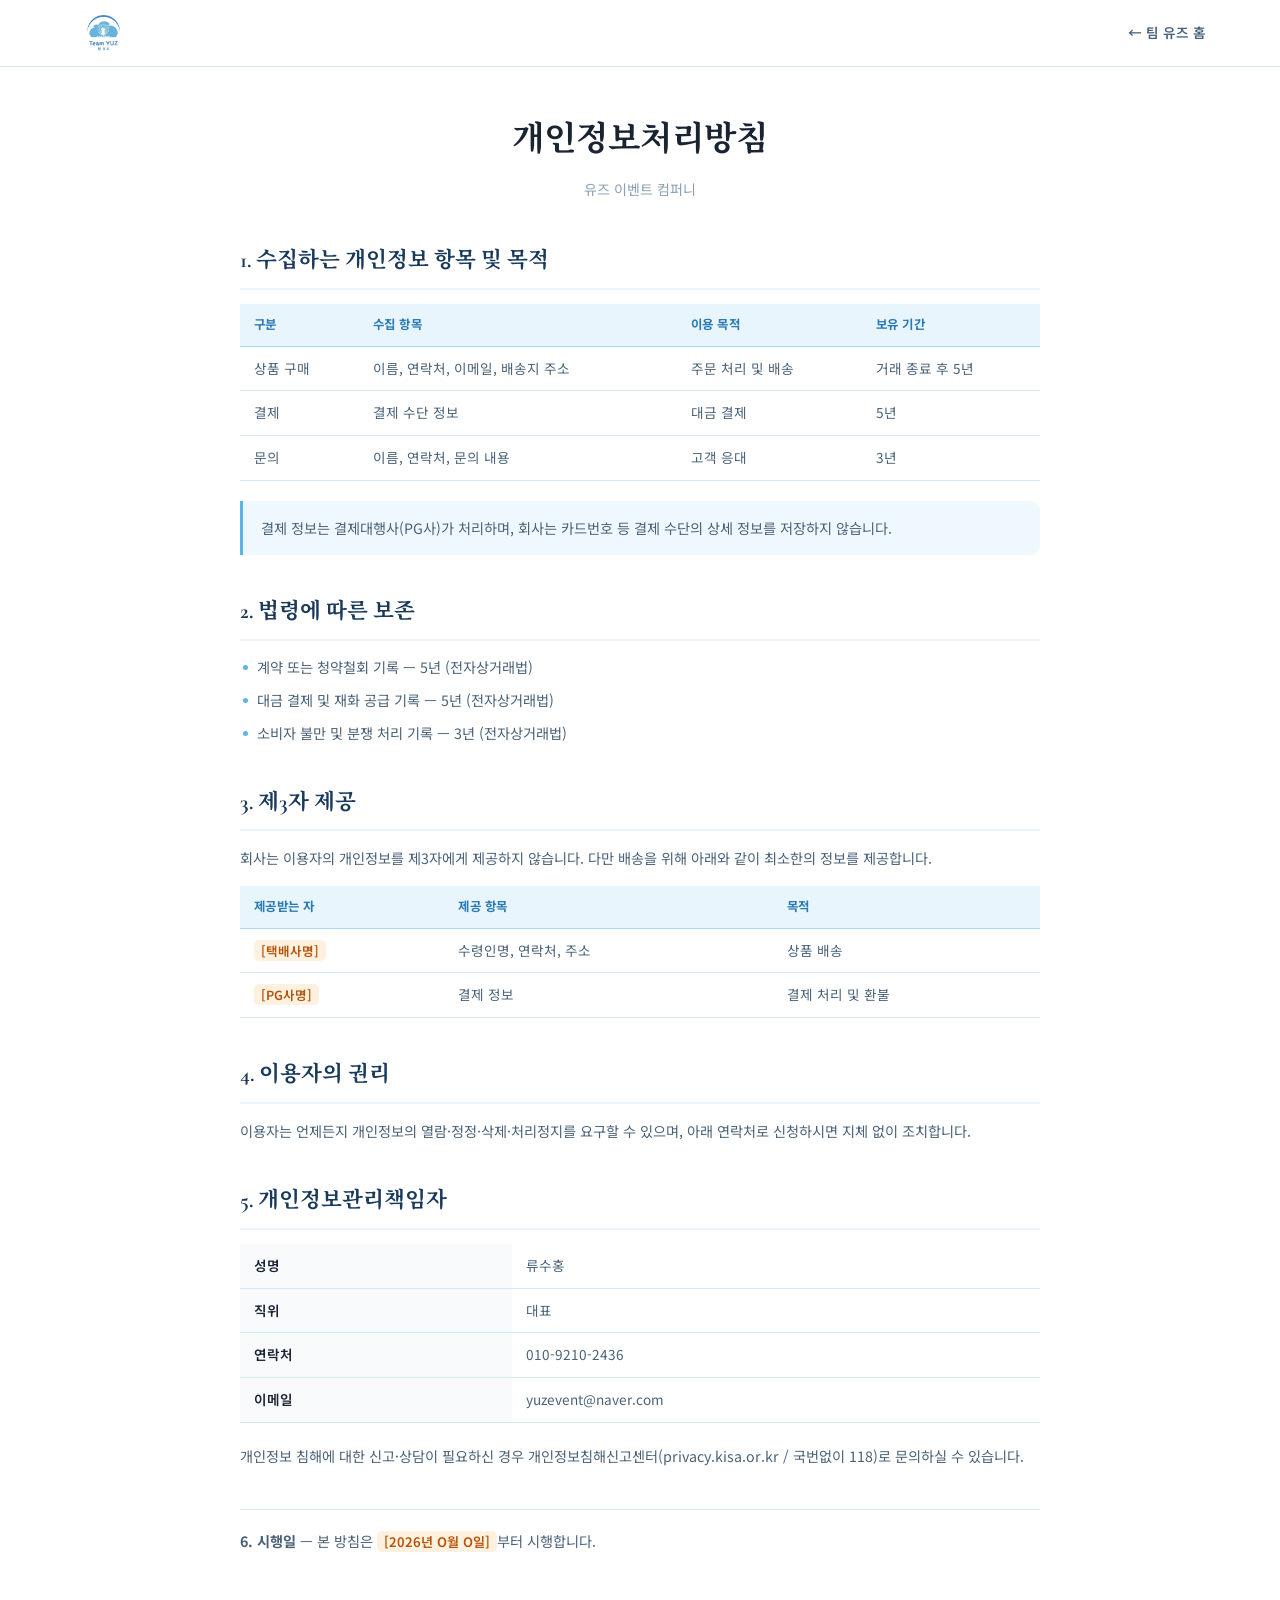
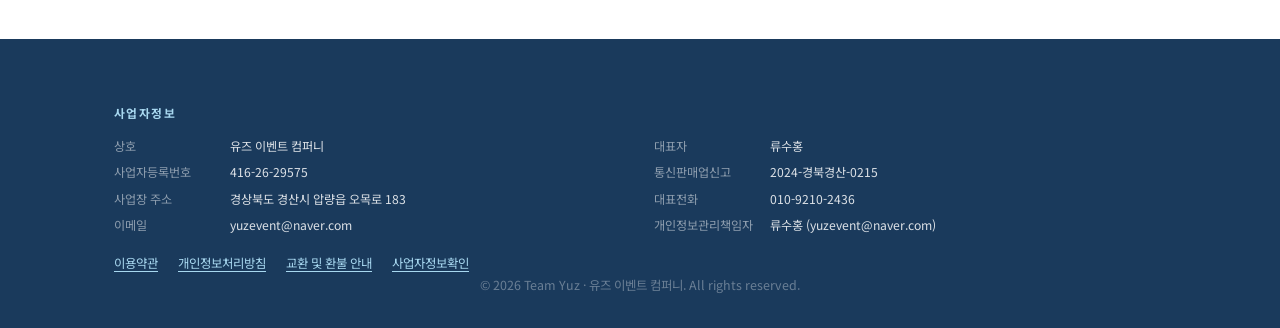
==== privacy/index.html @ 8fd97e11 "feat: 굿즈 예약 판매 + PG 심사 요건 페이지 구축 - 굿즈샵(#shop) 재작성: 예약 마감 카운트다운 / 대표 상품(로고 티셔츠 39,000원)   / 다음 굿즈 예고." ====
<!DOCTYPE html>
<html lang="ko">
<head>
  <meta charset="UTF-8" />
  <meta name="viewport" content="width=device-width, initial-scale=1.0" />
  <title>개인정보처리방침 | 팀 유즈</title>
  <meta name="description" content="유즈 이벤트 컴퍼니가 운영하는 teamyuz.com의 개인정보처리방침입니다." />
  <link rel="canonical" href="https://teamyuz.com/privacy/" />
  <meta name="robots" content="index, follow" />

  <link rel="preconnect" href="https://fonts.googleapis.com" />
  <link rel="preconnect" href="https://fonts.gstatic.com" crossorigin />
  <link href="https://fonts.googleapis.com/css2?family=Noto+Serif+KR:wght@400;600;700&family=Noto+Sans+KR:wght@300;400;500;700&family=Cormorant+Garamond:ital,wght@0,400;0,600;1,400&display=swap" rel="stylesheet" />
  <link rel="stylesheet" href="../style.css" />
</head>
<body>

<nav class="sub-nav">
  <div class="sub-nav-inner">
    <a href="../index.html" class="sub-nav-logo">
      <img src="../images/logo-new.jpg" alt="Team YUZ 팀 유즈" />
    </a>
    <a href="../index.html" class="sub-nav-home">← 팀 유즈 홈</a>
  </div>
</nav>

<main class="sub-main">
  <div class="container">
    <div class="policy-head">
      <h1>개인정보처리방침</h1>
      <p>유즈 이벤트 컴퍼니</p>
    </div>

    <div class="policy-body">

      <h2>1. 수집하는 개인정보 항목 및 목적</h2>
      <div class="doc-table-wrap">
        <table class="doc-table">
          <thead>
            <tr><th>구분</th><th>수집 항목</th><th>이용 목적</th><th>보유 기간</th></tr>
          </thead>
          <tbody>
            <tr><td>상품 구매</td><td>이름, 연락처, 이메일, 배송지 주소</td><td>주문 처리 및 배송</td><td>거래 종료 후 5년</td></tr>
            <tr><td>결제</td><td>결제 수단 정보</td><td>대금 결제</td><td>5년</td></tr>
            <tr><td>문의</td><td>이름, 연락처, 문의 내용</td><td>고객 응대</td><td>3년</td></tr>
          </tbody>
        </table>
      </div>
      <p class="policy-note">결제 정보는 결제대행사(PG사)가 처리하며, 회사는 카드번호 등 결제 수단의 상세 정보를 저장하지 않습니다.</p>

      <h2>2. 법령에 따른 보존</h2>
      <ul>
        <li>계약 또는 청약철회 기록 — 5년 (전자상거래법)</li>
        <li>대금 결제 및 재화 공급 기록 — 5년 (전자상거래법)</li>
        <li>소비자 불만 및 분쟁 처리 기록 — 3년 (전자상거래법)</li>
      </ul>

      <h2>3. 제3자 제공</h2>
      <p>회사는 이용자의 개인정보를 제3자에게 제공하지 않습니다. 다만 배송을 위해 아래와 같이 최소한의 정보를 제공합니다.</p>
      <div class="doc-table-wrap">
        <table class="doc-table">
          <thead>
            <tr><th>제공받는 자</th><th>제공 항목</th><th>목적</th></tr>
          </thead>
          <tbody>
            <tr><td><span class="fill">[택배사명]</span></td><td>수령인명, 연락처, 주소</td><td>상품 배송</td></tr>
            <tr><td><span class="fill">[PG사명]</span></td><td>결제 정보</td><td>결제 처리 및 환불</td></tr>
          </tbody>
        </table>
      </div>

      <h2>4. 이용자의 권리</h2>
      <p>이용자는 언제든지 개인정보의 열람·정정·삭제·처리정지를 요구할 수 있으며, 아래 연락처로 신청하시면 지체 없이 조치합니다.</p>

      <h2>5. 개인정보관리책임자</h2>
      <div class="doc-table-wrap">
        <table class="doc-table">
          <tbody>
            <tr><th>성명</th><td>류수홍</td></tr>
            <tr><th>직위</th><td>대표</td></tr>
            <tr><th>연락처</th><td><a href="tel:010-9210-2436">010-9210-2436</a></td></tr>
            <tr><th>이메일</th><td><a href="mailto:yuzevent@naver.com">yuzevent@naver.com</a></td></tr>
          </tbody>
        </table>
      </div>
      <p>개인정보 침해에 대한 신고·상담이 필요하신 경우 개인정보침해신고센터(<a href="https://privacy.kisa.or.kr" target="_blank" rel="noopener">privacy.kisa.or.kr</a> / 국번없이 118)로 문의하실 수 있습니다.</p>

      <p class="policy-date"><strong>6. 시행일</strong> — 본 방침은 <span class="fill">[2026년 O월 O일]</span>부터 시행합니다.</p>

    </div>
  </div>
</main>

<footer id="footer">
  <div class="container">
    <div class="biz-info" style="border-top:none;margin-top:0;padding-top:0">
      <h4>사업자정보</h4>
      <dl class="biz-grid">
        <div><dt>상호</dt><dd>유즈 이벤트 컴퍼니</dd></div>
        <div><dt>대표자</dt><dd>류수홍</dd></div>
        <div><dt>사업자등록번호</dt><dd>416-26-29575</dd></div>
        <div><dt>통신판매업신고</dt><dd>2024-경북경산-0215</dd></div>
        <div><dt>사업장 주소</dt><dd>경상북도 경산시 압량읍 오목로 183</dd></div>
        <div><dt>대표전화</dt><dd><a href="tel:010-9210-2436">010-9210-2436</a></dd></div>
        <div><dt>이메일</dt><dd><a href="mailto:yuzevent@naver.com">yuzevent@naver.com</a></dd></div>
        <div><dt>개인정보관리책임자</dt><dd>류수홍 (yuzevent@naver.com)</dd></div>
      </dl>
      <div class="biz-links">
        <a href="../terms/">이용약관</a>
        <a href="../privacy/">개인정보처리방침</a>
        <a href="../refund/">교환 및 환불 안내</a>
        <a href="https://www.ftc.go.kr/bizCommPop.do?wrkr_no=4162629575" target="_blank" rel="noopener">사업자정보확인</a>
      </div>
    </div>
    <div class="footer-bottom">
      <p>© 2026 Team Yuz · 유즈 이벤트 컴퍼니. All rights reserved.</p>
    </div>
  </div>
</footer>

</body>
</html>
---- style.css ----
/* ===== RESET & BASE ===== */
*, *::before, *::after { box-sizing: border-box; margin: 0; padding: 0; }

:root {
  --sky:       #5BB5E8;
  --sky-light: #A8D8F0;
  --sky-pale:  #E8F5FD;
  --sky-bg:    #F0F8FF;
  --sky-dark:  #2A7AB5;
  --navy:      #1A3A5C;
  --white:     #FFFFFF;
  --off-white: #F8FAFC;
  --text-dark: #1A2332;
  --text-mid:  #4A6278;
  --text-light:#8AA0B4;
  --border:    #D4E8F5;
  --card-bg:   #FFFFFF;
  --font-serif: 'Cormorant Garamond', 'Noto Serif KR', serif;
  --font-sans:  'Noto Sans KR', sans-serif;
}

html {
  scroll-behavior: smooth;
  overflow-x: hidden;
  max-width: 100%;
}

body {
  background: var(--white);
  color: var(--text-dark);
  font-family: var(--font-sans);
  font-size: 16px;
  line-height: 1.7;
  overflow-x: hidden;
  max-width: 100%;
}

a { color: inherit; text-decoration: none; transition: color .2s; }
a:hover { color: var(--sky-dark); }

img { display: block; max-width: 100%; }

.container {
  max-width: 1100px;
  margin: 0 auto;
  padding: 0 24px;
}

/* ===== NAV ===== */
#nav {
  position: fixed; top: 0; left: 0; right: 0; z-index: 1000;
  background: rgba(255,255,255,.92);
  backdrop-filter: blur(16px);
  border-bottom: 1px solid var(--border);
  transition: box-shadow .3s;
}
#nav.scrolled { box-shadow: 0 2px 20px rgba(91,181,232,.12); }

.nav-inner {
  max-width: 1100px; margin: 0 auto; padding: 0 24px;
  height: 68px; display: flex; align-items: center; justify-content: space-between;
}
.nav-logo { display: flex; align-items: center; }
.nav-logo-img {
  height: 44px; width: auto; object-fit: contain;
  mix-blend-mode: multiply;
}

.nav-links {
  display: flex; align-items: center; gap: 28px; list-style: none;
  position: fixed; top: 0; right: 24px; height: 68px; z-index: 1001;
}
.nm-icon { display: none; }
.nm-cta-wrap { display: contents; }
.nav-links a {
  font-size: .84rem; letter-spacing: .06em; color: var(--text-mid);
  transition: color .2s; font-weight: 500;
}
.nav-links a:hover { color: var(--sky); }
.nav-cta {
  padding: 8px 22px !important;
  background: var(--sky) !important;
  color: var(--white) !important;
  border-radius: 24px !important;
  font-weight: 600 !important;
  transition: background .2s, transform .2s !important;
}
.nav-cta:hover {
  background: var(--sky-dark) !important;
  color: var(--white) !important;
  transform: translateY(-1px);
}

.nav-toggle {
  display: none; flex-direction: column; gap: 5px;
  background: none; border: none; cursor: pointer; padding: 4px;
}
.nav-toggle span {
  display: block; width: 24px; height: 2px;
  background: var(--text-dark); transition: .3s; border-radius: 2px;
}

/* ===== BUTTONS ===== */
.btn {
  display: inline-flex; align-items: center; justify-content: center;
  padding: 14px 32px; font-size: .9rem; letter-spacing: .08em;
  border-radius: 32px; transition: .25s; cursor: pointer;
  font-family: var(--font-sans); font-weight: 600; border: none;
}
.btn-primary {
  background: var(--sky); color: var(--white);
  box-shadow: 0 4px 20px rgba(91,181,232,.35);
}
.btn-primary:hover {
  background: var(--sky-dark); color: var(--white);
  box-shadow: 0 6px 24px rgba(91,181,232,.45);
  transform: translateY(-2px);
}
.btn-ghost {
  background: rgba(255,255,255,.15);
  border: 2px solid rgba(255,255,255,.8);
  color: var(--white);
  backdrop-filter: blur(4px);
}
.btn-ghost:hover {
  background: rgba(255,255,255,.25);
  color: var(--white);
  transform: translateY(-2px);
}
.btn-sky {
  background: var(--white); color: var(--sky-dark);
  font-weight: 700; padding: 12px 28px;
}
.btn-sky:hover { background: var(--sky-pale); color: var(--sky-dark); }
.btn-full { width: 100%; border-radius: 12px; }

/* ===== HERO ===== */
#hero {
  min-height: 100vh;
  display: flex; align-items: center; justify-content: center;
  position: relative; overflow: hidden; text-align: center;
}
.hero-bg-gradient {
  position: absolute; inset: 0; z-index: 0;
  background: linear-gradient(135deg, #1A3A5C 0%, #2A6A9A 40%, #5BB5E8 100%);
  overflow: hidden;
}
.hero-bg-img {
  position: absolute; inset: 0; width: 100%; height: 100%;
  object-fit: cover; object-position: center 38%;
  opacity: .45;
  mix-blend-mode: luminosity;
}
.hero-content {
  position: relative; z-index: 1;
  max-width: 760px; padding: 120px 24px 80px;
}
.hero-sub {
  font-size: .68rem; letter-spacing: .4em; color: var(--sky-light);
  margin-bottom: 24px; font-weight: 500;
  min-height: 1.2em;
  display: block;
}
.hero-title {
  font-family: var(--font-serif);
  font-size: clamp(3.5rem, 11vw, 7.5rem);
  font-weight: 400; line-height: 1; letter-spacing: .06em;
  color: var(--white); margin-bottom: 24px;
}
.hero-title em { font-style: italic; color: var(--sky-light); }
.hero-tagline {
  font-size: clamp(.95rem, 2vw, 1.1rem);
  color: rgba(255,255,255,.85); line-height: 1.9; margin-bottom: 36px;
}
.hero-badges {
  display: flex; flex-wrap: wrap; gap: 10px; justify-content: center;
  margin-bottom: 44px;
}
.hero-badges span {
  font-size: .72rem; letter-spacing: .08em;
  border: 1px solid rgba(168,216,240,.5);
  color: var(--sky-light); padding: 6px 16px; border-radius: 20px;
  background: rgba(91,181,232,.12);
  backdrop-filter: blur(4px);
}
.hero-btns { display: flex; gap: 16px; justify-content: center; flex-wrap: wrap; }

.hero-scroll {
  position: absolute; bottom: 40px; left: 50%; transform: translateX(-50%);
  z-index: 1;
}
.hero-scroll span {
  display: block; width: 1px; height: 56px;
  background: linear-gradient(to bottom, transparent, rgba(168,216,240,.8));
  animation: scrollLine 2s ease-in-out infinite;
}
@keyframes scrollLine {
  0%   { transform: scaleY(0); transform-origin: top; }
  50%  { transform: scaleY(1); transform-origin: top; }
  51%  { transform: scaleY(1); transform-origin: bottom; }
  100% { transform: scaleY(0); transform-origin: bottom; }
}

/* ===== SECTIONS COMMON ===== */
section { padding: 96px 0; }
section:nth-child(odd) { background: var(--white); }
section:nth-child(even) { background: var(--sky-bg); }

.section-label {
  font-size: .67rem; letter-spacing: .38em; color: var(--sky);
  margin-bottom: 14px; font-weight: 600;
}
.section-title {
  font-family: var(--font-serif);
  font-size: clamp(2rem, 5vw, 2.8rem);
  font-weight: 600; line-height: 1.25; margin-bottom: 48px;
  color: var(--navy);
}
.section-desc {
  color: var(--text-mid); margin-top: -32px; margin-bottom: 48px;
  line-height: 1.9; font-size: .975rem;
}

/* ===== ABOUT ===== */
#about { background: var(--white); }

.about-layout {
  display: grid;
  grid-template-columns: 1fr 1fr;
  gap: 56px;
  align-items: center;
  margin-bottom: 56px;
}
.about-photo-wrap { border-radius: 16px; overflow: hidden; box-shadow: 0 12px 40px rgba(42,122,181,.18); }
.about-photo { width: 100%; height: 420px; object-fit: cover; object-position: center; display: block; }

.about-text-block {
  max-width: 720px;
}
.about-text-block p {
  color: var(--text-mid); margin-bottom: 20px; font-size: 1.05rem; line-height: 1.9;
}
.about-em {
  font-family: var(--font-serif); font-size: 1.2rem !important;
  color: var(--navy) !important; font-weight: 600; line-height: 1.7 !important;
}

.story-stats {
  display: grid; grid-template-columns: repeat(4, 1fr); gap: 16px;
  margin-bottom: 56px;
}
.stat {
  background: var(--sky-pale); border: 1px solid var(--border);
  border-radius: 16px; padding: 28px 20px;
  display: flex; flex-direction: column; align-items: center; text-align: center;
  transition: transform .3s, box-shadow .3s;
}
.stat:hover {
  transform: translateY(-4px);
  box-shadow: 0 8px 32px rgba(91,181,232,.2);
}
.stat-num {
  font-family: var(--font-serif); font-size: 2.8rem; font-weight: 600;
  color: var(--sky); line-height: 1;
}
.stat-label { font-size: .8rem; color: var(--text-mid); margin-top: 8px; font-weight: 500; }

.identity-grid {
  display: grid; grid-template-columns: repeat(4, 1fr); gap: 16px;
}
.id-card {
  background: var(--white); padding: 28px 22px;
  border: 1px solid var(--border); border-radius: 16px;
  transition: transform .3s, box-shadow .3s, border-color .3s;
}
.id-card:hover {
  transform: translateY(-4px);
  border-color: var(--sky);
  box-shadow: 0 8px 32px rgba(91,181,232,.18);
}
.id-icon { font-size: 1.8rem; margin-bottom: 14px; }
.id-card h3 { font-size: 1rem; font-weight: 700; margin-bottom: 10px; color: var(--navy); }
.id-card p { font-size: .855rem; color: var(--text-mid); line-height: 1.7; }

/* ===== CREDENTIALS ===== */
#credentials { background: var(--sky-bg); }

.featured-grid {
  display: grid; grid-template-columns: repeat(4, 1fr); gap: 16px;
  margin-bottom: 48px;
}
.featured-card {
  padding: 32px 24px; position: relative; overflow: hidden;
  border: 1px solid var(--border); border-radius: 16px;
  background: var(--white);
  transition: transform .3s, box-shadow .3s, border-color .3s;
}
.featured-card:hover {
  transform: translateY(-6px);
  border-color: var(--sky);
  box-shadow: 0 12px 40px rgba(91,181,232,.2);
}
.fc-tag {
  font-size: .67rem; letter-spacing: .12em; color: var(--sky);
  margin-bottom: 12px; font-weight: 600;
}
.featured-card h3 {
  font-family: var(--font-serif); font-size: 1.3rem;
  margin-bottom: 10px; color: var(--navy); line-height: 1.3;
}
.featured-card h3 span { font-size: 1rem; }
.featured-card p { font-size: .87rem; color: var(--text-mid); line-height: 1.7; }
.featured-card::before {
  content: ''; position: absolute; top: 0; left: 0; right: 0; height: 4px;
  background: linear-gradient(90deg, var(--sky), var(--sky-light));
  border-radius: 16px 16px 0 0;
}

.perf-table-wrap {
  overflow-x: auto;
  border-radius: 16px;
  border: 1px solid var(--border);
  background: var(--white);
}
.perf-table { width: 100%; border-collapse: collapse; font-size: .875rem; }
.perf-table th {
  text-align: left; padding: 14px 18px;
  font-size: .69rem; letter-spacing: .14em; color: var(--sky-dark);
  background: var(--sky-pale); font-weight: 700;
}
.perf-table th:first-child { border-radius: 16px 0 0 0; }
.perf-table th:last-child  { border-radius: 0 16px 0 0; }
.perf-table td {
  padding: 14px 18px;
  border-bottom: 1px solid var(--border);
  color: var(--text-mid);
}
.perf-table td:first-child { color: var(--text-light); white-space: nowrap; font-size: .82rem; }
.perf-table td:nth-child(2) { color: var(--text-dark); font-weight: 600; }
.perf-table tbody tr:last-child td { border-bottom: none; }
.perf-table tbody tr:hover td { background: var(--sky-pale); }
.perf-new td { background: rgba(91,181,232,.06) !important; }
.perf-upcoming td { background: rgba(255,193,7,.06) !important; }
.perf-upcoming td:nth-child(2) { color: var(--sky-dark) !important; }
.perf-upcoming td:first-child::before { content: '예정 '; font-size: .68rem; color: var(--sky); font-weight: 700; }
.year-header td {
  background: var(--navy) !important; color: rgba(255,255,255,.8) !important;
  font-size: .7rem; letter-spacing: .2em; font-weight: 700;
  padding: 8px 18px !important; border-bottom: none !important;
}

/* ===== MEMBERS ===== */
#members { background: var(--white); }

.members-grid {
  display: grid; grid-template-columns: repeat(3, 1fr); gap: 20px;
  margin-bottom: 20px;
}
.member-card {
  background: var(--white); border: 1px solid var(--border);
  border-radius: 20px; overflow: hidden;
  transition: transform .3s, box-shadow .3s, border-color .3s;
}
.member-card:hover {
  transform: translateY(-6px);
  border-color: var(--sky-light);
  box-shadow: 0 12px 40px rgba(91,181,232,.18);
}
.featured-member { border-color: var(--sky); }
.featured-member .member-photo img {
  object-position: top center;
}
.member-photo { height: 260px; overflow: hidden; background: var(--sky-pale); }
.member-photo img { width: 100%; height: 100%; object-fit: contain; object-position: top center; }
.member-photo.placeholder {
  display: flex; align-items: center; justify-content: center;
}
.member-initial { font-size: 2.5rem; opacity: .25; }
.member-info { padding: 20px 22px 28px; }
.member-role-tag {
  display: inline-block; font-size: .67rem; letter-spacing: .1em;
  padding: 3px 12px; margin-bottom: 10px; border-radius: 20px; font-weight: 600;
}
.member-role-tag.vocal     { background: var(--sky-pale); color: var(--sky-dark); }
.member-role-tag.musical   { background: #EDF0FD; color: #3B5BDB; }
.member-role-tag.crossover { background: #F3E8FD; color: #7C3AED; }
.member-name {
  font-family: var(--font-serif); font-size: 1.3rem;
  margin-bottom: 4px; color: var(--navy);
}
.member-role { font-size: .78rem; color: var(--text-light); margin-bottom: 12px; }
.member-career {
  list-style: none; display: flex; flex-direction: column; gap: 6px;
}
.member-career li {
  font-size: .8rem; color: var(--text-mid);
  padding-left: 14px; position: relative; line-height: 1.5;
}
.member-career li::before {
  content: '—'; position: absolute; left: 0; color: var(--sky); font-size: .75rem;
}
.member-coming { font-size: .85rem; color: var(--text-mid); font-style: italic; }
.members-note {
  font-size: .8rem; color: var(--text-light); text-align: center;
  border: 1px dashed var(--border); padding: 14px; border-radius: 12px;
  background: var(--sky-pale);
}

/* ===== PROGRAMS ===== */
#programs { background: var(--sky-bg); }

.programs-grid {
  display: grid; grid-template-columns: repeat(2, 1fr); gap: 20px;
}
.program-card {
  background: var(--white); border: 1px solid var(--border);
  border-radius: 20px; padding: 36px 32px;
  transition: transform .3s, box-shadow .3s, border-color .3s;
  position: relative; overflow: hidden;
}
.program-card:hover {
  transform: translateY(-4px);
  border-color: var(--sky);
  box-shadow: 0 10px 40px rgba(91,181,232,.18);
}
.prog-icon { font-size: 2rem; margin-bottom: 8px; }
.prog-number {
  font-family: var(--font-serif); font-size: 2.5rem; font-weight: 600;
  color: var(--border); line-height: 1; margin-bottom: 16px;
  position: absolute; top: 28px; right: 28px;
}
.program-card h3 {
  font-size: 1.1rem; font-weight: 700;
  margin-bottom: 12px; color: var(--navy); padding-right: 48px;
}
.program-card p {
  font-size: .875rem; color: var(--text-mid); line-height: 1.7; margin-bottom: 18px;
}
.program-card ul { list-style: none; }
.program-card li {
  font-size: .83rem; color: var(--text-mid);
  padding: 7px 0; border-bottom: 1px solid var(--border);
  display: flex; align-items: center; gap: 10px;
}
.program-card li:last-child { border-bottom: none; }
.program-card li::before { content: '·'; color: var(--sky); font-size: 1.2rem; }

/* ===== REPERTOIRE ===== */
#repertoire { background: var(--white); }

.rep-count {
  font-family: var(--font-sans); font-size: 1.1rem;
  color: var(--sky); font-weight: 700;
  background: var(--sky-pale); padding: 3px 14px; border-radius: 20px;
  vertical-align: middle;
}
.rep-filters {
  display: flex; flex-wrap: wrap; gap: 10px; margin-bottom: 36px;
}
.rep-filter {
  padding: 7px 20px; border-radius: 24px;
  font-size: .8rem; letter-spacing: .06em; cursor: pointer;
  background: var(--white); border: 1.5px solid var(--border);
  color: var(--text-mid); transition: .2s; font-family: var(--font-sans); font-weight: 500;
}
.rep-filter:hover { border-color: var(--sky); color: var(--sky); }
.rep-filter.active {
  background: var(--sky); border-color: var(--sky);
  color: var(--white); font-weight: 700;
}
.rep-grid {
  display: grid; grid-template-columns: repeat(auto-fill, minmax(230px, 1fr)); gap: 12px;
}
.rep-item {
  background: var(--white); border: 1px solid var(--border);
  border-radius: 14px; padding: 16px 18px;
  transition: border-color .2s, transform .2s, box-shadow .2s;
  display: flex; flex-direction: column; gap: 5px;
}
.rep-item:hover {
  border-color: var(--sky-light); transform: translateY(-2px);
  box-shadow: 0 6px 20px rgba(91,181,232,.12);
}
.rep-num { font-size: .68rem; color: var(--text-light); }
.rep-title { font-size: .93rem; font-weight: 600; color: var(--text-dark); }
.rep-source { font-size: .77rem; color: var(--text-light); }
.rep-genre {
  display: inline-block; font-size: .65rem; letter-spacing: .06em;
  padding: 2px 10px; border-radius: 12px; margin-top: 4px; width: fit-content; font-weight: 600;
}
.rep-genre.뮤지컬 { background: #EDF0FD; color: #3B5BDB; }
.rep-genre.디즈니  { background: #E3F2FD; color: #1565C0; }
.rep-genre.팝      { background: #FCE4EC; color: #C2185B; }
.rep-genre.가요    { background: #E8F5E9; color: #2E7D32; }
.rep-genre.트로트  { background: #FFF3E0; color: #E65100; }
.rep-genre.팝페라  { background: var(--sky-pale); color: var(--sky-dark); }
.rep-genre.민요    { background: #E0F2F1; color: #00695C; }
.rep-genre.캐롤    { background: #FFEBEE; color: #B71C1C; }

.rep-tags { display: flex; flex-wrap: wrap; gap: 5px; align-items: center; }
.rep-wedding {
  display: inline-block; font-size: .65rem; letter-spacing: .06em;
  padding: 2px 10px; border-radius: 12px; margin-top: 4px; width: fit-content; font-weight: 600;
  background: #FDF0F5; color: #C2477E;
}
.rep-filter-wedding.active { background: #C2477E; border-color: #C2477E; }
.rep-filter-wedding:hover { border-color: #C2477E; color: #C2477E; }

/* ===== SCHEDULE ===== */
#schedule { background: var(--sky-bg); }

.schedule-wrap { display: flex; flex-direction: column; gap: 16px; }

.schedule-ongoing {
  display: flex; align-items: center; gap: 20px;
  background: var(--sky); color: var(--white);
  border-radius: 16px; padding: 24px 28px;
}
.sched-badge {
  font-size: .68rem; letter-spacing: .15em; font-weight: 700;
  padding: 5px 14px; border-radius: 20px; white-space: nowrap;
}
.sched-badge.ongoing { background: rgba(255,255,255,.25); border: 1px solid rgba(255,255,255,.4); }
.sched-badge.upcoming { background: var(--sky-pale); color: var(--sky-dark); }
.sched-badge.past { background: var(--border); color: var(--text-light); }
.sched-info h4 { font-size: 1rem; font-weight: 700; margin-bottom: 4px; }
.sched-info p { font-size: .9rem; opacity: .9; margin-bottom: 4px; }
.sched-place { font-size: .8rem; opacity: .75; }

.schedule-list { display: flex; flex-direction: column; gap: 10px; }
.sched-row {
  display: flex; align-items: center; gap: 16px;
  background: var(--white); border: 1px solid var(--border);
  border-radius: 14px; padding: 18px 22px;
  transition: border-color .2s;
}
.sched-row:hover { border-color: var(--sky-light); }
.sched-date { font-size: .82rem; color: var(--text-light); min-width: 80px; font-weight: 500; }
.sched-title { flex: 1; font-size: .95rem; font-weight: 600; color: var(--text-dark); }
.sched-venue { font-size: .82rem; color: var(--text-mid); text-align: right; }

.schedule-note {
  font-size: .8rem; color: var(--text-light); text-align: center;
  padding: 14px; border: 1px dashed var(--border); border-radius: 12px;
  background: var(--white);
}
.schedule-note a { color: var(--sky-dark); font-weight: 600; }

/* ===== SHOP ===== */
#shop { background: var(--sky-bg); }

.shop-coming-banner {
  background: linear-gradient(135deg, var(--sky), var(--sky-dark));
  border-radius: 20px; padding: 36px 40px;
  display: flex; align-items: center; gap: 24px; flex-wrap: wrap;
  margin-bottom: 48px; color: var(--white);
}
.shop-badge {
  background: rgba(255,255,255,.25); color: var(--white);
  font-size: .7rem; letter-spacing: .2em; font-weight: 700;
  padding: 6px 16px; border-radius: 20px; white-space: nowrap;
  border: 1px solid rgba(255,255,255,.4);
}
.shop-coming-banner p {
  flex: 1; font-size: .95rem; line-height: 1.6; color: rgba(255,255,255,.9);
}
.shop-coming-banner strong { color: var(--white); }

.shop-grid {
  display: grid; grid-template-columns: repeat(4, 1fr); gap: 20px;
  margin-bottom: 36px;
}
.shop-item {
  background: var(--white); border: 1px solid var(--border);
  border-radius: 20px; overflow: hidden;
  transition: transform .3s, box-shadow .3s;
}
.shop-item:hover { transform: translateY(-4px); box-shadow: 0 10px 32px rgba(91,181,232,.15); }
.shop-img-wrap { position: relative; background: var(--sky-pale); height: 180px;
  display: flex; align-items: center; justify-content: center; }
.shop-img-ph { font-size: 3.5rem; opacity: .35; }
.shop-badge-overlay {
  position: absolute; top: 12px; right: 12px;
  background: var(--sky); color: var(--white);
  font-size: .68rem; font-weight: 700; letter-spacing: .1em;
  padding: 4px 12px; border-radius: 12px;
}
.shop-info { padding: 18px 20px 22px; }
.shop-info h4 { font-size: .95rem; font-weight: 700; color: var(--navy); margin-bottom: 6px; }
.shop-desc { font-size: .8rem; color: var(--text-light); margin-bottom: 10px; line-height: 1.5; }
.shop-price { font-size: 1rem; font-weight: 700; color: var(--sky-dark); margin-bottom: 14px; }
.btn-shop-soon {
  width: 100%; padding: 10px; border-radius: 10px;
  background: var(--sky-pale); color: var(--sky-dark);
  font-size: .8rem; font-weight: 600; letter-spacing: .06em;
  border: 1px solid var(--border); cursor: not-allowed; font-family: var(--font-sans);
  opacity: .7;
}
.shop-contact {
  text-align: center; padding: 20px;
  border: 1px dashed var(--border); border-radius: 14px; background: var(--white);
  font-size: .9rem; color: var(--text-mid);
  display: flex; align-items: center; justify-content: center; gap: 16px; flex-wrap: wrap;
}
.shop-contact a { color: var(--sky-dark); font-weight: 600; }
.shop-contact a:hover { color: var(--sky); }

/* ===== CONTACT ===== */
#contact { background: var(--navy); }
#contact .section-label { color: rgba(255,255,255,.3); }
#contact .section-title { color: #fff; }
#contact .section-desc { color: rgba(255,255,255,.5); }

.contact-wrap {
  display: grid; grid-template-columns: 1fr 1.5fr; gap: 48px; align-items: start;
}
.contact-info { display: flex; flex-direction: column; gap: 10px; }
.ci-block h3 {
  font-size: .62rem; letter-spacing: .22em; color: var(--sky);
  margin-bottom: 10px; font-weight: 700;
}
.ci-row {
  display: flex; align-items: center; justify-content: space-between;
  padding: 10px 0; border-bottom: 1px solid rgba(255,255,255,.07);
}
.ci-label { font-size: .7rem; color: rgba(255,255,255,.35); font-weight: 500; }
.ci-row a { font-size: .88rem; color: rgba(255,255,255,.8); font-weight: 600; }
.ci-row a:hover { color: var(--sky); }
.ci-tags { display: flex; flex-wrap: wrap; gap: 6px; margin-top: 4px; }
.ci-tags span {
  font-size: .68rem; padding: 3px 12px;
  border: 1px solid rgba(255,255,255,.12); color: rgba(255,255,255,.45);
  border-radius: 20px;
}

/* Form */
.contact-form { display: flex; flex-direction: column; gap: 14px; }
.form-row { display: grid; grid-template-columns: 1fr 1fr; gap: 14px; }
.form-group { display: flex; flex-direction: column; gap: 6px; }
.form-group.full { grid-column: 1 / -1; }
label { font-size: .72rem; letter-spacing: .08em; color: rgba(255,255,255,.4); font-weight: 600; }
.req { color: var(--sky); }
input, select, textarea {
  background: rgba(255,255,255,.05); border: 1px solid rgba(255,255,255,.1);
  color: rgba(255,255,255,.9); padding: 11px 14px; border-radius: 10px;
  font-family: var(--font-sans); font-size: .88rem;
  transition: border-color .2s, box-shadow .2s; outline: none; width: 100%;
}
input::placeholder, textarea::placeholder { color: rgba(255,255,255,.2); }
input:focus, select:focus, textarea:focus {
  border-color: var(--sky);
  box-shadow: 0 0 0 3px rgba(91,181,232,.12);
  background: rgba(255,255,255,.08);
}
select option { background: #0f2644; color: #fff; }
textarea { resize: vertical; min-height: 100px; }
.form-note { font-size: .72rem; color: rgba(255,255,255,.25); line-height: 1.6; text-align: center; }

/* Success */
.form-success {
  display: none; text-align: center; padding: 40px 24px;
  border: 1px solid rgba(91,181,232,.3); border-radius: 16px;
  background: rgba(91,181,232,.08);
}
.form-success.visible { display: block; }
.form-success h3 { font-family: var(--font-serif); font-size: 1.4rem; margin-bottom: 10px; color: var(--sky-light); }
.form-success p { color: rgba(255,255,255,.5); }

/* ===== FOOTER ===== */
#footer {
  background: var(--navy);
  padding: 64px 0 32px;
}
.footer-grid {
  display: grid; grid-template-columns: 1.5fr 1fr 1fr; gap: 48px;
  padding-bottom: 48px; border-bottom: 1px solid rgba(255,255,255,.1);
  margin-bottom: 32px;
}
.footer-logo-img {
  height: 72px; width: auto; object-fit: contain;
  margin-bottom: 14px;
  mix-blend-mode: screen;
  filter: brightness(1.4);
}
.footer-logo-text {
  font-family: var(--font-serif); font-size: 1.6rem; font-weight: 600;
  letter-spacing: .18em; color: var(--sky-light); margin-bottom: 14px;
}
.footer-brand p { font-size: .875rem; color: rgba(255,255,255,.65); line-height: 1.9; }
.footer-copy { font-size: .75rem !important; color: rgba(255,255,255,.4) !important; margin-top: 10px; }
.footer-links h4, .footer-contact h4 {
  font-size: .69rem; letter-spacing: .22em; color: var(--sky-light);
  margin-bottom: 16px; font-weight: 700;
}
.footer-links ul { list-style: none; }
.footer-links li { margin-bottom: 10px; }
.footer-links a { font-size: .88rem; color: rgba(255,255,255,.6); }
.footer-links a:hover { color: var(--sky-light); }
.footer-contact p { font-size: .875rem; color: rgba(255,255,255,.6); margin-bottom: 8px; }
.footer-contact a { color: rgba(255,255,255,.75); }
.footer-contact a:hover { color: var(--sky-light); }
.footer-sns { display: flex; gap: 16px; margin-top: 16px; }
.footer-sns a {
  font-size: .8rem; letter-spacing: .08em; color: rgba(255,255,255,.55);
  border-bottom: 1px solid rgba(255,255,255,.2); padding-bottom: 2px;
}
.footer-sns a:hover { color: var(--sky-light); border-color: var(--sky-light); }
.footer-bottom p { font-size: .78rem; color: rgba(255,255,255,.35); text-align: center; }

/* ===== PERF TABLE CLICKABLE ===== */
.perf-table tbody tr[data-imgs] { cursor: pointer; }
.perf-table tbody tr[data-imgs]:hover td { background: var(--sky-pale); }
.perf-table tbody tr[data-imgs] td:first-child::after {
  content: ' 📷'; font-size: .7rem; opacity: .5;
}

/* ===== PERF PHOTO MODAL ===== */
.perf-modal-overlay {
  display: none; position: fixed; inset: 0; z-index: 9000;
  background: rgba(0,0,0,.88); align-items: center; justify-content: center;
}
.perf-modal-overlay.open { display: flex; }
.perf-modal-box {
  position: relative; max-width: 860px; width: 94vw;
  background: #111; border-radius: 12px; overflow: hidden;
}
.perf-modal-close {
  position: absolute; top: 12px; right: 16px; z-index: 10;
  background: rgba(0,0,0,.6); color: #fff; border: none; border-radius: 50%;
  width: 36px; height: 36px; font-size: 1.3rem; cursor: pointer; line-height: 1;
}
.perf-modal-close:hover { background: rgba(91,181,232,.8); }
.perf-modal-img-wrap {
  position: relative; display: flex; align-items: center; justify-content: center;
  min-height: 200px; background: #000;
}
.perf-modal-img {
  max-height: 72vh; max-width: 100%; object-fit: contain; display: block;
}
.perf-modal-nav {
  position: absolute; top: 50%; transform: translateY(-50%);
  background: rgba(0,0,0,.5); color: #fff; border: none;
  width: 44px; height: 44px; font-size: 1.4rem; cursor: pointer; border-radius: 50%;
}
.perf-modal-nav:hover { background: var(--sky-dark); }
.perf-modal-prev { left: 12px; }
.perf-modal-next { right: 12px; }
.perf-modal-footer {
  padding: 12px 16px; display: flex; align-items: center; justify-content: space-between;
  background: #1a1a1a;
}
.perf-modal-title { color: rgba(255,255,255,.8); font-size: .85rem; }
.perf-modal-counter { color: rgba(255,255,255,.4); font-size: .8rem; }

/* ===== COUNTDOWN BANNER ===== */
.countdown-banner {
  background: linear-gradient(135deg, var(--sky-dark) 0%, var(--sky) 100%);
  color: white; padding: 18px 24px;
}
.countdown-inner {
  display: flex; align-items: center; justify-content: center;
  gap: 36px; flex-wrap: wrap; max-width: 860px; margin: 0 auto;
}
.cd-info { text-align: left; }
.cd-label {
  display: block; font-size: 10px; text-transform: uppercase;
  letter-spacing: 2px; opacity: .75; margin-bottom: 2px;
}
.cd-title { font-size: 14px; font-weight: 600; }
.cd-timer { display: flex; align-items: center; gap: 8px; }
.cd-unit {
  text-align: center; min-width: 54px;
  background: rgba(255,255,255,.15); border-radius: 10px; padding: 8px 12px;
}
.cd-num {
  display: block; font-size: 26px; font-weight: 700; line-height: 1;
  font-family: var(--font-serif);
}
.cd-lbl { font-size: 10px; opacity: .75; letter-spacing: 1px; }
.cd-sep { font-size: 22px; font-weight: 700; opacity: .6; margin-bottom: 12px; }

/* ===== VIDEOS ===== */
#videos { background: var(--sky-bg); }
.video-grid {
  display: grid; grid-template-columns: 1fr 1fr;
  gap: 28px; margin-top: 40px;
}
.video-card {
  display: block; text-decoration: none; color: inherit;
  background: white; border-radius: 16px; overflow: hidden;
  box-shadow: 0 6px 28px rgba(0,0,0,.08);
  transition: transform .25s, box-shadow .25s;
}
.video-card:hover { transform: translateY(-4px); box-shadow: 0 14px 44px rgba(0,0,0,.14); }
.video-thumb-wrap { position: relative; aspect-ratio: 16/9; overflow: hidden; }
.video-thumb { width: 100%; height: 100%; object-fit: cover; display: block; }
.video-play-overlay {
  position: absolute; inset: 0;
  background: rgba(0,0,0,.32);
  display: flex; align-items: center; justify-content: center;
  transition: background .2s;
}
.video-card:hover .video-play-overlay { background: rgba(0,0,0,.55); }
.video-play-btn {
  width: 60px; height: 60px; background: rgba(255,255,255,.9);
  border-radius: 50%; display: flex; align-items: center; justify-content: center;
  margin-left: 4px;
}
.video-duration {
  position: absolute; bottom: 8px; right: 10px;
  background: rgba(0,0,0,.75); color: white;
  font-size: 11px; padding: 2px 7px; border-radius: 4px;
}
.video-info { padding: 18px 20px 22px; }
.video-info h4 { font-size: 14px; font-weight: 700; margin-bottom: 5px; line-height: 1.5; color: var(--text-dark); }
.video-info p { font-size: 12px; color: var(--text-light); }
.video-channel-cta {
  background: white; border-radius: 16px; padding: 40px 32px;
  display: flex; flex-direction: column; align-items: center;
  justify-content: center; text-align: center; gap: 14px;
  box-shadow: 0 6px 28px rgba(0,0,0,.08);
}
.vc-yt-icon { margin-bottom: 4px; }
.video-channel-cta h4 { font-size: 20px; font-weight: 700; color: var(--text-dark); }
.video-channel-cta p { font-size: 13px; color: var(--text-mid); line-height: 1.7; }
.btn-youtube {
  display: inline-flex; align-items: center; gap: 8px;
  background: #FF0000; color: white; border: none;
  padding: 13px 28px; border-radius: 50px;
  font-size: 14px; font-weight: 700; text-decoration: none;
  transition: background .2s, transform .2s;
  margin-top: 4px;
}
.btn-youtube:hover { background: #cc0000; transform: scale(1.03); }

/* ===== REVIEWS ===== */
#reviews { background: white; }
.swipe-hint { display: none; } /* 모바일에서만 표시 */
@keyframes swipeNudge {
  0%, 100% { transform: translateX(0); opacity: 1; }
  50%       { transform: translateX(-5px); opacity: .65; }
}
.reviews-grid {
  display: grid; grid-template-columns: repeat(3, 1fr);
  gap: 20px; margin-top: 40px;
}
.review-card {
  background: var(--sky-bg); border-radius: 16px; padding: 26px;
  border: 1px solid var(--border); position: relative;
  display: flex; flex-direction: column; gap: 12px;
}
.review-stars { color: #f5a623; font-size: 13px; letter-spacing: 2px; }
.review-text {
  font-size: 13.5px; line-height: 1.85; color: var(--text);
  flex: 1;
}
.review-meta { display: flex; align-items: center; gap: 10px; flex-wrap: wrap; margin-top: auto; }
.review-tag {
  font-size: 10px; font-weight: 700; padding: 3px 10px;
  border-radius: 50px; letter-spacing: .5px; white-space: nowrap;
}
.review-tag.wedding   { background: #fce8f3; color: #c2185b; }
.review-tag.festival  { background: #e3f2fd; color: #1565c0; }
.review-tag.corporate { background: #e8f5e9; color: #2e7d32; }
.review-tag.charity   { background: #fff3e0; color: #e65100; }
.review-tag.local     { background: #f3e8fd; color: #6a1b9a; }
.review-author { font-size: 12px; color: var(--text-light); font-style: italic; }

/* ===== GUESTBOOK ===== */
#guestbook { background: #0d1b2a; }
#guestbook .section-label { color: var(--sky); }
#guestbook .section-title { color: white; }
#guestbook .section-desc { color: rgba(255,255,255,.55); }
.guestbook-form {
  display: flex; gap: 12px; flex-wrap: wrap;
  margin-bottom: 32px; align-items: stretch;
}
.gb-input {
  background: rgba(255,255,255,.07); border: 1px solid rgba(255,255,255,.14);
  color: white; border-radius: 12px; padding: 13px 16px;
  font-size: 14px; font-family: var(--font-sans); outline: none;
  min-width: 120px; flex: 1;
  transition: border-color .2s, background .2s;
}
.gb-input::placeholder { color: rgba(255,255,255,.35); }
.gb-input:focus { border-color: var(--sky); background: rgba(255,255,255,.11); }
.gb-msg-input { flex: 3; }
.guestbook-list { display: flex; flex-direction: column; gap: 14px; }
.gb-item {
  background: rgba(255,255,255,.05); border: 1px solid rgba(255,255,255,.08);
  border-radius: 14px; padding: 16px 20px;
  display: flex; gap: 14px; align-items: flex-start;
  animation: gbFadeIn .3s ease;
}
@keyframes gbFadeIn { from { opacity:0; transform:translateY(8px); } to { opacity:1; transform:none; } }
.gb-avatar {
  width: 38px; height: 38px; border-radius: 50%;
  background: var(--sky); color: white;
  display: flex; align-items: center; justify-content: center;
  font-weight: 700; font-size: 15px; flex-shrink: 0;
}
.gb-name { font-size: 13px; font-weight: 700; color: white; margin-bottom: 4px; }
.gb-msg { font-size: 13px; color: rgba(255,255,255,.75); line-height: 1.65; }
.gb-date { font-size: 11px; color: rgba(255,255,255,.3); margin-top: 6px; }
.gb-empty {
  text-align: center; padding: 48px 24px;
  color: rgba(255,255,255,.35); font-size: 14px;
}

/* ===== RESPONSIVE ===== */
@media (max-width: 960px) {
  .about-layout { grid-template-columns: 1fr; }
  .about-photo { height: 280px; }
  .identity-grid { grid-template-columns: repeat(2, 1fr); }
  .featured-grid  { grid-template-columns: repeat(2, 1fr); }
  .members-grid   { grid-template-columns: repeat(2, 1fr); }
  .story-grid     { grid-template-columns: 1fr; gap: 36px; }
  .story-stats    { grid-template-columns: repeat(4, 1fr); }
  .contact-wrap   { grid-template-columns: 1fr; gap: 32px; }
  .footer-grid    { grid-template-columns: 1fr 1fr; }
  .shop-grid      { grid-template-columns: repeat(2, 1fr); }
  .video-grid     { grid-template-columns: 1fr; }
  .reviews-grid   { grid-template-columns: repeat(2, 1fr); }
  /* 태블릿: 주최 열 숨기기 */
  .perf-table th:nth-child(4),
  .perf-table td:nth-child(4) { display: none; }
}

@media (max-width: 640px) {
  /* ── 공통 ── */
  .container { padding: 0 16px; }
  section { padding: 52px 0; }
  .section-title { margin-bottom: 16px; font-size: clamp(1.45rem, 6.5vw, 2rem); }
  .section-desc  { margin-bottom: 20px; margin-top: -10px; font-size: .875rem; }

  /* ── 네비 ── */
  .nav-toggle { display: flex; }

  /* 햄버거 → X 애니메이션 */
  .nav-toggle span { transition: transform .3s ease, opacity .3s ease; }
  .nav-toggle.open span:nth-child(1) { transform: translateY(7px) rotate(45deg); }
  .nav-toggle.open span:nth-child(2) { opacity: 0; transform: scaleX(0); }
  .nav-toggle.open span:nth-child(3) { transform: translateY(-7px) rotate(-45deg); }

  /* 풀스크린 메뉴 */
  @keyframes menuOverlayIn {
    from { opacity: 0; }
    to   { opacity: 1; }
  }
  @keyframes menuItemIn {
    from { opacity: 0; transform: translateY(10px) scale(.97); }
    to   { opacity: 1; transform: translateY(0) scale(1); }
  }

  .nav-links {
    display: none;
    position: fixed;
    top: 0; left: 0; right: 0; bottom: 0;
    height: 100dvh;
    background: linear-gradient(160deg, #071829 0%, #0d2545 100%);
    z-index: 998;
    padding: 90px 20px 36px;
    overflow-y: auto;
    border-bottom: none;
    list-style: none;
  }
  .nav-links.open {
    display: grid;
    grid-template-columns: 1fr 1fr;
    gap: 10px;
    align-content: center;
    animation: menuOverlayIn .25s ease forwards;
  }
  .nm-cta-wrap { grid-column: 1 / -1; }
  .nav-links li { opacity: 0; }
  .nav-links.open li { animation: menuItemIn .3s ease forwards; }
  .nav-links.open li:nth-child(1)  { animation-delay:.04s; }
  .nav-links.open li:nth-child(2)  { animation-delay:.07s; }
  .nav-links.open li:nth-child(3)  { animation-delay:.10s; }
  .nav-links.open li:nth-child(4)  { animation-delay:.13s; }
  .nav-links.open li:nth-child(5)  { animation-delay:.16s; }
  .nav-links.open li:nth-child(6)  { animation-delay:.19s; }
  .nav-links.open li:nth-child(7)  { animation-delay:.22s; }
  .nav-links.open li:nth-child(8)  { animation-delay:.25s; }
  .nav-links.open li:nth-child(9)  { animation-delay:.28s; }
  .nav-links.open li:nth-child(10) { animation-delay:.31s; }
  .nav-links.open li:nth-child(11) { animation-delay:.34s; }
  .nav-links.open li:nth-child(12) { animation-delay:.37s; }

  .nav-links a {
    display: flex;
    flex-direction: column;
    gap: 6px;
    padding: 18px 16px;
    background: rgba(255,255,255,.05);
    border: 1px solid rgba(255,255,255,.08);
    border-radius: 16px;
    color: rgba(255,255,255,.75);
    font-size: .92rem;
    font-family: var(--font-sans);
    font-weight: 600;
    letter-spacing: .02em;
    transition: background .18s, border-color .18s, color .18s;
    width: 100%;
  }
  .nm-icon { display: inline-block; font-size: 1.4rem; line-height: 1; }
  .nm-cta-wrap { display: block; }
  .nav-links a:hover, .nav-links a:active {
    background: rgba(91,181,232,.15);
    border-color: rgba(91,181,232,.35);
    color: #fff;
  }
  .nm-cta-wrap .nav-cta {
    flex-direction: row !important;
    align-items: center !important;
    justify-content: center !important;
    gap: 8px !important;
    background: var(--sky) !important;
    border: none !important;
    border-radius: 16px !important;
    color: #fff !important;
    font-size: 1rem !important;
    font-weight: 700 !important;
    letter-spacing: .04em !important;
    padding: 20px !important;
    margin-top: 4px;
  }
  .nm-cta-wrap .nav-cta:hover { background: var(--sky-dark) !important; }

  /* ── 히어로 ── */
  .hero-content { padding-top: 90px; padding-bottom: 50px; }
  .hero-sub { font-size: .58rem; letter-spacing: .28em; }
  .hero-btns { flex-direction: column; align-items: center; gap: 10px; }
  .hero-btns .btn { width: 100%; max-width: 260px; padding: 12px 24px; }

  /* ── 카운트다운 ── */
  .countdown-banner { padding: 12px 16px; }
  .countdown-inner { flex-direction: column; gap: 8px; text-align: center; }
  .cd-info { text-align: center; }
  .cd-title { font-size: 12px; }
  .cd-num { font-size: 18px; }
  .cd-unit { min-width: 40px; padding: 5px 8px; }
  .cd-sep { font-size: 18px; }

  /* ── ABOUT 스탯 (2×2) ── */
  .story-stats { grid-template-columns: repeat(2, 1fr); gap: 10px; }
  .stat { padding: 16px 10px; border-radius: 12px; }
  .stat-num { font-size: 1.9rem; }
  .stat-label { font-size: .74rem; margin-top: 4px; }

  /* ── 아이덴티티 카드 (2열) ── */
  .identity-grid { grid-template-columns: repeat(2, 1fr); gap: 10px; }
  .id-card { padding: 16px 12px; border-radius: 14px; }
  .id-icon { font-size: 1.3rem; margin-bottom: 7px; }
  .id-card h3 { font-size: .85rem; margin-bottom: 5px; }
  .id-card p { font-size: .76rem; line-height: 1.55; }

  /* ── 공연 실적 피처드 카드 (2열) ── */
  .featured-grid { grid-template-columns: repeat(2, 1fr); gap: 10px; margin-bottom: 28px; }
  .featured-card { padding: 18px 13px; border-radius: 14px; }
  .featured-card h3 { font-size: 1rem; }
  .featured-card p { font-size: .78rem; }
  .fc-tag { font-size: .62rem; }

  /* ── 공연 실적 테이블 ── */
  .perf-table th:nth-child(3),
  .perf-table td:nth-child(3),
  .perf-table th:nth-child(4),
  .perf-table td:nth-child(4) { display: none; }
  .perf-table th, .perf-table td { padding: 10px 11px; }
  .perf-table { font-size: .8rem; }
  .perf-table td:first-child { font-size: .72rem; }

  /* ── 팀원 (2열, 사진 압축) ── */
  .members-grid { grid-template-columns: repeat(2, 1fr); gap: 10px; }
  .member-photo { height: 140px; }
  .member-info { padding: 10px 12px 14px; }
  .member-name { font-size: .95rem; margin-bottom: 2px; }
  .member-role { font-size: .7rem; margin-bottom: 6px; }
  .member-career li { font-size: .68rem; padding-left: 11px; }
  .member-role-tag { font-size: .6rem; padding: 2px 9px; margin-bottom: 6px; }
  .members-note { font-size: .72rem; padding: 10px; }

  /* ── 프로그램 (2열 컴팩트) ── */
  .programs-grid { grid-template-columns: repeat(2, 1fr); gap: 10px; }
  .program-card { padding: 16px 12px; border-radius: 16px; }
  .program-card h3 { font-size: .85rem; padding-right: 28px; margin-bottom: 6px; }
  .program-card p { font-size: .74rem; margin-bottom: 10px; line-height: 1.55; }
  .prog-number { font-size: 1.6rem; top: 12px; right: 12px; }
  .prog-icon { font-size: 1.4rem; }
  .program-card li { font-size: .7rem; padding: 5px 0; }

  /* ── 레퍼토리: 3열 압축 ── */
  .rep-filters { gap: 6px; margin-bottom: 16px; flex-wrap: wrap; }
  .rep-filter { padding: 5px 10px; font-size: .71rem; }
  .rep-grid { grid-template-columns: repeat(3, 1fr); gap: 7px; }
  .rep-item { padding: 9px 8px; gap: 3px; border-radius: 10px; }
  .rep-num    { display: none; }
  .rep-source { font-size: .62rem; line-height: 1.25; }
  .rep-title  { font-size: .74rem; line-height: 1.3; word-break: keep-all; }
  .rep-genre  { font-size: .56rem; padding: 2px 5px; margin-top: 1px; }
  .rep-tags   { gap: 3px; }
  .rep-wedding { font-size: .56rem; padding: 2px 5px; margin-top: 1px; }

  /* ── 일정 ── */
  .schedule-ongoing { flex-direction: column; gap: 8px; padding: 16px; }
  .sched-info h4 { font-size: .9rem; }
  .sched-row { flex-direction: column; gap: 2px; padding: 11px 14px; }
  .sched-date { min-width: unset; font-size: .74rem; color: var(--sky); }
  .sched-title { font-size: .86rem; }
  .sched-venue { text-align: left; font-size: .74rem; }

  /* ── 영상 ── */
  .video-grid { grid-template-columns: 1fr; gap: 16px; }
  .video-channel-cta { padding: 28px 20px; }

  /* ── 후기: 가로 스크롤 캐러셀 (오버플로우 방지) ── */
  #reviews { overflow: hidden; }
  .reviews-grid {
    display: flex; overflow-x: auto; overflow-y: hidden;
    scroll-snap-type: x mandatory;
    -webkit-overflow-scrolling: touch;
    gap: 12px; padding-bottom: 12px;
    scrollbar-width: none;
  }
  .reviews-grid::-webkit-scrollbar { display: none; }
  .review-card {
    min-width: 260px; max-width: 260px;
    scroll-snap-align: start; flex-shrink: 0;
    padding: 18px;
  }
  .review-text { font-size: 12.5px; }

  /* ── 스와이프 힌트 ── */
  .swipe-hint {
    display: flex; align-items: center; gap: 6px;
    font-size: .72rem; color: var(--sky); font-weight: 600;
    margin-bottom: 12px; letter-spacing: .04em;
    animation: swipeNudge 1.8s ease-in-out infinite;
  }

  /* ── 굿즈 (2열 컴팩트) ── */
  .shop-coming-banner { flex-direction: column; text-align: center; padding: 20px 16px; gap: 12px; }
  .shop-coming-banner p { font-size: .82rem; }
  .shop-grid { grid-template-columns: repeat(2, 1fr); gap: 10px; }
  .shop-img-wrap { height: 110px; }
  .shop-img-ph { font-size: 2.2rem; }
  .shop-info { padding: 10px 12px 14px; }
  .shop-info h4 { font-size: .82rem; margin-bottom: 3px; }
  .shop-desc { font-size: .7rem; margin-bottom: 8px; line-height: 1.4; }
  .btn-shop-soon { padding: 7px; font-size: .7rem; border-radius: 8px; }
  .shop-contact { flex-direction: column; gap: 6px; font-size: .82rem; }

  /* ── 방명록 ── */
  .guestbook-form { flex-direction: column; }
  .gb-msg-input { flex: none; }

  /* ── 문의 ── */
  .contact-wrap { gap: 28px; }
  .form-row { grid-template-columns: 1fr; }

  /* ── 푸터 ── */
  .footer-grid { grid-template-columns: 1fr; gap: 28px; }

  /* ── 스티키 바 공간 확보 ── */
  #footer { padding-bottom: 80px; }
}

/* ===== SCROLL-TO-TOP BUTTON ===== */
.scroll-top-btn {
  display: none;
  position: fixed; bottom: 76px; right: 18px; z-index: 990;
  width: 44px; height: 44px;
  background: var(--navy); color: white;
  border: none; border-radius: 50%;
  font-size: 1.1rem; cursor: pointer;
  box-shadow: 0 4px 18px rgba(26,58,92,.35);
  opacity: 0; transform: translateY(12px);
  transition: opacity .3s, transform .3s;
}
.scroll-top-btn.visible { opacity: 1; transform: translateY(0); }

/* ===== MOBILE STICKY CTA BAR ===== */
.m-sticky-bar {
  display: none;
  position: fixed; bottom: 0; left: 0; right: 0; z-index: 995;
  background: rgba(255,255,255,.96);
  backdrop-filter: blur(16px);
  -webkit-backdrop-filter: blur(16px);
  border-top: 1px solid var(--border);
  padding: 10px 16px env(safe-area-inset-bottom, 10px);
  gap: 10px;
  box-shadow: 0 -6px 28px rgba(91,181,232,.12);
}
.m-sticky-inquiry {
  flex: 1; display: flex; align-items: center; justify-content: center; gap: 8px;
  background: linear-gradient(135deg, var(--sky) 0%, var(--sky-dark) 100%);
  color: white; border-radius: 14px; padding: 13px 20px;
  font-weight: 700; font-size: .9rem; letter-spacing: .02em;
  box-shadow: 0 4px 16px rgba(91,181,232,.4);
  transition: transform .15s, box-shadow .15s;
}
.m-sticky-inquiry:hover, .m-sticky-inquiry:active {
  color: white; transform: scale(.98);
  box-shadow: 0 2px 8px rgba(91,181,232,.3);
}
.m-sticky-insta {
  display: flex; align-items: center; justify-content: center;
  width: 50px; min-width: 50px; height: 50px;
  background: linear-gradient(135deg, #f09433, #e6683c, #dc2743, #cc2366, #bc1888);
  border-radius: 14px; color: white;
  box-shadow: 0 4px 16px rgba(220,39,67,.35);
  transition: transform .15s;
}
.m-sticky-insta:hover { color: white; transform: scale(.98); }

@media (max-width: 640px) {
  .scroll-top-btn { display: block; }
  .m-sticky-bar   { display: flex; }
}

/* ===== HERO PARTICLES (4) ===== */
.hero-particles {
  position: absolute; inset: 0; width: 100%; height: 100%;
  pointer-events: none; z-index: 1;
}

/* ===== GALLERY (6) ===== */
#gallery { background: var(--navy); }
#gallery .section-label { color: var(--sky-light); }
#gallery .section-title { color: white; }
#gallery .section-desc  { color: rgba(255,255,255,.55); }

.gallery-grid {
  columns: 3; column-gap: 12px;
}
.gallery-item {
  break-inside: avoid; margin-bottom: 12px;
  position: relative; overflow: hidden; border-radius: 12px;
  cursor: pointer;
}
.gallery-item img {
  width: 100%; display: block;
  transition: transform .4s ease;
}
.gallery-item:hover img { transform: scale(1.06); }
.gallery-overlay {
  position: absolute; inset: 0;
  background: rgba(26,58,92,.55);
  display: flex; align-items: center; justify-content: center;
  opacity: 0; transition: opacity .3s;
}
.gallery-item:hover .gallery-overlay { opacity: 1; }
.gallery-overlay span {
  color: white; font-size: .82rem; font-weight: 600;
  letter-spacing: .12em; border: 1.5px solid rgba(255,255,255,.8);
  padding: 6px 18px; border-radius: 20px;
}
.gallery-more { text-align: center; margin-top: 36px; }

@media (max-width: 960px) { .gallery-grid { columns: 2; } }
@media (max-width: 640px) { .gallery-grid { columns: 2; column-gap: 8px; } .gallery-item { margin-bottom: 8px; } }

/* ===== MEMBER CARD FLIP (15) ===== */
.member-card {
  perspective: 1000px;
  background: transparent !important;
  border: none !important;
  box-shadow: none !important;
  transform: none !important;
}
.member-flip-inner {
  position: relative; width: 100%; height: 400px;
  transform-style: preserve-3d;
  transition: transform .65s cubic-bezier(.4,.2,.2,1);
}
.member-card.flipped .member-flip-inner { transform: rotateY(180deg); }

.member-front, .member-back {
  position: absolute; width: 100%; height: 100%;
  backface-visibility: hidden; -webkit-backface-visibility: hidden;
  border-radius: 20px; overflow: hidden;
  border: 1px solid var(--border);
}
.member-front {
  background: var(--white);
  display: flex; flex-direction: column;
}
.member-back {
  background: var(--navy);
  transform: rotateY(180deg);
  display: flex; flex-direction: column;
  padding: 28px 24px; justify-content: center; gap: 14px;
  border-color: rgba(91,181,232,.3);
}

.member-photo-front {
  flex: 1; overflow: hidden; background: var(--sky-pale);
}
.member-photo-front img {
  width: 100%; height: 100%;
  object-fit: contain; object-position: top center; display: block;
}
.member-photo-front.placeholder {
  display: flex; align-items: center; justify-content: center;
}
.member-info-front {
  padding: 14px 18px 18px;
}
.member-info-front .member-name { margin-bottom: 2px; }
.member-info-front .member-role { font-size: .78rem; color: var(--text-light); margin-bottom: 0; }

.flip-hint {
  display: block; font-size: .7rem; color: var(--sky);
  margin-top: 8px; font-weight: 600; letter-spacing: .04em;
  opacity: .8;
}

.member-back .member-role-tag { align-self: flex-start; }
.member-back .member-name { color: white; font-size: 1.2rem; margin: 0; }
.member-back .member-career {
  list-style: none; display: flex; flex-direction: column; gap: 9px;
}
.member-back .member-career li {
  color: rgba(255,255,255,.8); font-size: .8rem;
  padding-left: 14px; position: relative; line-height: 1.5;
}
.member-back .member-career li::before {
  content: '—'; position: absolute; left: 0; color: var(--sky);
}
.member-back .member-coming { color: rgba(255,255,255,.45); font-style: italic; font-size: .85rem; }

@media (max-width: 640px) {
  .member-flip-inner { height: 340px; }
  .member-info-front { padding: 10px 12px 14px; }
  .member-back { padding: 20px 16px; gap: 10px; }
  .member-back .member-career li { font-size: .73rem; }
}

/* ===== INSTAGRAM (5) ===== */
#instagram { background: var(--white); }

.insta-grid {
  display: grid; grid-template-columns: repeat(3, 1fr);
  gap: 6px; border-radius: 16px; overflow: hidden;
  margin-bottom: 36px;
}
.insta-item {
  position: relative; aspect-ratio: 1/1; overflow: hidden;
  display: block; background: var(--sky-pale);
}
.insta-item img {
  width: 100%; height: 100%; object-fit: cover; display: block;
  transition: transform .35s ease;
}
.insta-item:hover img { transform: scale(1.07); }
.insta-overlay {
  position: absolute; inset: 0;
  background: rgba(0,0,0,.38);
  display: flex; align-items: center; justify-content: center;
  opacity: 0; transition: opacity .3s;
}
.insta-item:hover .insta-overlay { opacity: 1; }

.insta-cta {
  text-align: center; display: flex; flex-direction: column;
  align-items: center; gap: 14px;
}
.insta-cta p { color: var(--text-mid); font-size: .9rem; }
.btn-insta-main {
  display: inline-flex; align-items: center; gap: 10px;
  padding: 14px 32px; border-radius: 32px; font-weight: 700;
  font-size: .9rem; letter-spacing: .04em; text-decoration: none;
  background: linear-gradient(135deg, #f09433, #e6683c, #dc2743, #cc2366, #bc1888);
  color: white; transition: transform .2s, box-shadow .2s;
  box-shadow: 0 4px 20px rgba(220,39,67,.3);
}
.btn-insta-main:hover {
  color: white; transform: translateY(-2px);
  box-shadow: 0 8px 28px rgba(220,39,67,.4);
}

@media (max-width: 640px) {
  .insta-grid { grid-template-columns: repeat(3, 1fr); gap: 3px; }
}

/* ===== STAR ANIMATION (20) ===== */
.review-stars span {
  color: #d4d4d4; display: inline-block;
  transition: color .25s, transform .25s;
}
.review-stars span.lit {
  color: #f5a623;
  animation: starPop .3s ease forwards;
}
@keyframes starPop {
  0%   { transform: scale(1.6) rotate(-10deg); }
  60%  { transform: scale(.9) rotate(4deg); }
  100% { transform: scale(1) rotate(0); }
}

/* ===== COUNT-UP numbers (3) — override initReveal opacity reset ===== */
.stat { opacity: 1 !important; transform: none !important; }

/* ===== NAVER BLOG FEED ===== */
#blog { background: var(--off-white); }
.blog-grid {
  display: grid; grid-template-columns: repeat(3, 1fr); gap: 20px;
  margin-top: 32px;
}
.blog-card {
  background: var(--card-bg); border-radius: 16px; overflow: hidden;
  border: 1px solid var(--border);
  transition: transform .22s, box-shadow .22s; display: block; color: inherit;
}
.blog-card:hover { transform: translateY(-4px); box-shadow: 0 8px 28px rgba(0,0,0,.08); color: inherit; }
.blog-card-thumb {
  position: relative; padding-top: 56.25%; overflow: hidden;
  background: var(--sky-pale);
}
.blog-card-thumb img {
  position: absolute; inset: 0; width: 100%; height: 100%; object-fit: cover;
  transition: transform .3s;
}
.blog-card:hover .blog-card-thumb img { transform: scale(1.05); }
.blog-card-thumb-ph {
  position: absolute; inset: 0;
  display: flex; align-items: center; justify-content: center; font-size: 2rem;
}
.blog-card-body { padding: 16px; }
.blog-card-body h4 {
  font-size: .88rem; font-weight: 700; color: var(--text-dark);
  line-height: 1.45; display: -webkit-box;
  -webkit-line-clamp: 2; -webkit-box-orient: vertical; overflow: hidden;
}
.blog-card-body p {
  font-size: .78rem; color: var(--text-mid); margin-top: 6px;
  display: -webkit-box; -webkit-line-clamp: 3; -webkit-box-orient: vertical; overflow: hidden;
  line-height: 1.5;
}
.blog-card-date { font-size: .72rem; color: var(--text-light); margin-top: 8px; }
.blog-loading { color: var(--text-light); font-size: .9rem; padding: 8px 0; }
@media (max-width: 640px) { .blog-grid { grid-template-columns: 1fr; } }
@media (min-width: 641px) and (max-width: 900px) { .blog-grid { grid-template-columns: repeat(2, 1fr); } }

/* ============================================================
   GOODS / 정책 페이지 / 사업자정보  (PG 심사 대응)
   기존 CSS 변수만 사용 — 새 색·폰트 도입 없음
   ============================================================ */

/* 미확정 값 표시 — 코지포우 회신 후 교체 */
.fill {
  background: #FFF1DF; color: #B45309;
  padding: 1px 7px; border-radius: 5px;
  font-weight: 600; font-size: .92em; white-space: nowrap;
}

/* ===== 예약 마감 카운트다운 ===== */
.goods-cd {
  background: var(--navy); color: var(--white);
  border-radius: 18px; padding: 22px 24px;
  margin-bottom: 32px; text-align: center;
}
.goods-cd.closed { background: var(--text-mid); }
.gcd-label {
  display: block; font-size: .82rem; font-weight: 700;
  letter-spacing: .1em; color: var(--sky-light); margin-bottom: 12px;
}
.goods-cd.closed .gcd-label { color: var(--white); font-size: 1.1rem; margin: 0; }
.gcd-timer { display: flex; align-items: flex-end; justify-content: center; gap: 10px; }
.gcd-unit { display: flex; flex-direction: column; align-items: center; min-width: 58px; }
.gcd-num {
  font-family: var(--font-serif); font-size: 2.5rem; font-weight: 700;
  line-height: 1; color: var(--white);
}
.gcd-lbl { font-size: .7rem; color: var(--sky-light); margin-top: 5px; letter-spacing: .06em; }
.gcd-sep { font-size: 1.7rem; color: var(--sky); line-height: 1; padding-bottom: 16px; }
.gcd-note {
  font-size: .78rem; color: var(--sky-light);
  margin-top: 16px; line-height: 1.6;
}

/* ===== 대표 상품 카드 ===== */
.goods-hero {
  display: grid; grid-template-columns: 1fr 1fr; gap: 32px;
  align-items: center;
  background: var(--white); border: 1px solid var(--border);
  border-radius: 20px; padding: 28px; margin-bottom: 48px;
}
.goods-hero-img { aspect-ratio: 1 / 1; border-radius: 14px; overflow: hidden; }
.goods-ph {
  width: 100%; height: 100%;
  display: flex; align-items: center; justify-content: center; text-align: center;
  background: var(--sky-pale); color: var(--sky-dark);
  font-family: var(--font-serif); font-size: 1.5rem; font-weight: 600;
  letter-spacing: .04em; line-height: 1.5;
}
.goods-badge {
  display: inline-block; background: var(--sky-pale); color: var(--sky-dark);
  font-size: .68rem; font-weight: 700; letter-spacing: .12em;
  padding: 5px 12px; border-radius: 20px;
}
.goods-name {
  font-family: var(--font-serif); font-size: 1.75rem; font-weight: 700;
  color: var(--text-dark); margin: 14px 0 6px;
}
.goods-sub { font-size: .85rem; color: var(--text-mid); margin-bottom: 16px; }
.goods-price {
  font-family: var(--font-serif); font-size: 2.1rem; font-weight: 700;
  color: var(--navy); margin-bottom: 20px;
}
.goods-price span { font-family: var(--font-sans); font-size: 1rem; font-weight: 500; margin-left: 3px; }
.goods-points { list-style: none; margin-bottom: 24px; }
.goods-points li {
  position: relative; padding-left: 20px; margin-bottom: 9px;
  font-size: .86rem; color: var(--text-mid); line-height: 1.6;
}
.goods-points li::before {
  content: '✓'; position: absolute; left: 0;
  color: var(--sky); font-weight: 700;
}
.goods-points strong { color: var(--text-dark); }
.btn-goods { display: block; width: 100%; text-align: center; }
.goods-pay {
  font-size: .75rem; color: var(--text-light);
  text-align: center; margin-top: 12px; line-height: 1.6;
}

/* ===== 다음 굿즈 예고 ===== */
.goods-next-title {
  font-family: var(--font-serif); font-size: 1.3rem; font-weight: 700;
  color: var(--text-dark); text-align: center; margin-bottom: 20px;
}
.goods-next-grid {
  display: grid; grid-template-columns: repeat(3, 1fr); gap: 16px;
}
.goods-next-item {
  border: 1.5px dashed var(--border); border-radius: 16px;
  padding: 26px 18px; text-align: center; background: var(--off-white);
}
.goods-next-ph { font-size: 2rem; margin-bottom: 12px; opacity: .55; }
.goods-next-item h5 { font-size: .95rem; font-weight: 700; color: var(--text-mid); margin-bottom: 5px; }
.goods-next-item p { font-size: .78rem; color: var(--text-light); line-height: 1.55; }
.goods-next-note {
  text-align: center; font-size: .8rem; color: var(--text-light); margin-top: 22px;
}

/* ===== 사업자정보 푸터 ===== */
.biz-info {
  border-top: 1px solid rgba(255,255,255,.14);
  margin-top: 36px; padding-top: 26px;
}
.biz-info h4 {
  font-size: .74rem; letter-spacing: .12em; font-weight: 700;
  color: var(--sky-light); margin-bottom: 14px;
}
.biz-grid {
  display: grid; grid-template-columns: repeat(2, 1fr);
  gap: 7px 28px; margin-bottom: 18px;
}
.biz-grid > div { display: flex; gap: 8px; font-size: .76rem; line-height: 1.6; }
.biz-grid dt { color: rgba(255,255,255,.5); min-width: 108px; flex-shrink: 0; }
.biz-grid dd { color: rgba(255,255,255,.85); }
.biz-grid dd a { color: rgba(255,255,255,.85); }
.biz-grid dd a:hover { color: var(--sky-light); }
.biz-links { display: flex; flex-wrap: wrap; gap: 8px 20px; }
.biz-links a {
  font-size: .78rem; color: var(--sky-light);
  text-decoration: underline; text-underline-offset: 3px;
}
.biz-links a:hover { color: var(--white); }

/* ===== 서브 페이지 공통 (상품 상세 · 정책) ===== */
.sub-nav {
  position: sticky; top: 0; z-index: 100;
  background: rgba(255,255,255,.96); backdrop-filter: blur(14px);
  border-bottom: 1px solid var(--border);
}
.sub-nav-inner {
  max-width: 1180px; margin: 0 auto; padding: 12px 24px;
  display: flex; align-items: center; justify-content: space-between; gap: 16px;
}
.sub-nav-logo img { height: 42px; width: auto; display: block; border-radius: 8px; }
.sub-nav-home { font-size: .85rem; font-weight: 600; color: var(--text-mid); }
.sub-nav-home:hover { color: var(--sky-dark); }
.sub-main { padding: 44px 0 72px; }

/* ===== 정책 페이지 ===== */
.policy-head { text-align: center; margin-bottom: 40px; }
.policy-head h1 {
  font-family: var(--font-serif); font-size: 2.1rem; font-weight: 700;
  color: var(--text-dark); margin-bottom: 10px;
}
.policy-head p { font-size: .88rem; color: var(--text-light); }
.policy-body { max-width: 800px; margin: 0 auto; }
.policy-body h2 {
  font-family: var(--font-serif); font-size: 1.35rem; font-weight: 700;
  color: var(--navy); margin: 38px 0 14px;
  padding-bottom: 9px; border-bottom: 2px solid var(--sky-pale);
}
.policy-body h2:first-child { margin-top: 0; }
.policy-body h3 {
  font-size: 1rem; font-weight: 700; color: var(--text-dark); margin: 24px 0 9px;
}
.policy-body p { font-size: .89rem; color: var(--text-mid); line-height: 1.85; margin-bottom: 12px; }
.policy-body ul { list-style: none; margin: 0 0 16px; }
.policy-body ul li {
  position: relative; padding-left: 17px; margin-bottom: 8px;
  font-size: .89rem; color: var(--text-mid); line-height: 1.75;
}
.policy-body ul li::before {
  content: ''; position: absolute; left: 3px; top: .72em;
  width: 5px; height: 5px; border-radius: 50%; background: var(--sky);
}
.policy-note {
  background: var(--sky-bg); border-left: 3px solid var(--sky);
  border-radius: 0 10px 10px 0; padding: 14px 18px; margin: 18px 0;
  font-size: .86rem; color: var(--text-mid); line-height: 1.75;
}
.policy-date {
  margin-top: 40px; padding-top: 18px; border-top: 1px solid var(--border);
  font-size: .84rem; color: var(--text-light);
}

/* 정책·사양 공통 표 */
.doc-table-wrap { overflow-x: auto; margin: 14px 0 20px; }
.doc-table {
  width: 100%; border-collapse: collapse;
  font-size: .85rem; min-width: 420px;
}
.doc-table th, .doc-table td {
  padding: 11px 14px; text-align: left;
  border-bottom: 1px solid var(--border); line-height: 1.6;
}
.doc-table thead th {
  background: var(--sky-pale); color: var(--sky-dark);
  font-weight: 700; font-size: .78rem; letter-spacing: .04em;
  border-bottom: 1px solid var(--sky-light);
}
.doc-table tbody th {
  background: var(--off-white); color: var(--text-dark);
  font-weight: 600; width: 34%; white-space: nowrap;
}
.doc-table td { color: var(--text-mid); }

/* ===== 상품 상세 ===== */
.goods-detail {
  display: grid; grid-template-columns: 1fr 1fr; gap: 40px;
  margin-bottom: 60px;
}
/* 그리드 자식의 기본 min-width:auto 가 트랙을 밀어 컨테이너를 넘기는 것 방지 */
.goods-detail > *, .goods-hero > * { min-width: 0; }
.goods-gallery-main { aspect-ratio: 1 / 1; border-radius: 16px; overflow: hidden; margin-bottom: 12px; }
.goods-thumbs { display: grid; grid-template-columns: repeat(4, 1fr); gap: 10px; }
.goods-thumb {
  aspect-ratio: 1 / 1; border-radius: 10px; cursor: pointer;
  background: var(--sky-pale); border: 2px solid transparent;
  display: flex; align-items: center; justify-content: center;
  font-size: .66rem; color: var(--sky-dark); text-align: center;
  padding: 4px; line-height: 1.35; transition: border-color .2s;
}
.goods-thumb:hover { border-color: var(--sky-light); }
.goods-thumb.active { border-color: var(--sky); font-weight: 700; }

.goods-size-label {
  font-size: .82rem; font-weight: 700; color: var(--text-dark);
  margin: 24px 0 10px;
}
.goods-sizes { display: flex; gap: 9px; flex-wrap: wrap; margin-bottom: 8px; }
.size-btn {
  min-width: 62px; padding: 11px 16px;
  border: 1.5px solid var(--border); border-radius: 11px;
  background: var(--white); color: var(--text-mid);
  font-family: var(--font-sans); font-size: .88rem; font-weight: 600;
  cursor: pointer; transition: .18s;
}
.size-btn:hover { border-color: var(--sky); color: var(--sky-dark); }
.size-btn.active {
  background: var(--sky); border-color: var(--sky);
  color: var(--white); font-weight: 700;
}
.goods-notice {
  display: none; font-size: .82rem; color: #B45309;
  background: #FFF1DF; border-radius: 9px; padding: 10px 14px; margin-bottom: 14px;
}
.goods-notice.show { display: block; }
.goods-actions { display: flex; gap: 10px; margin-top: 14px; }
.goods-actions .btn-buy { flex: 1; }
.btn-outline {
  border: 1.5px solid var(--border); background: var(--white);
  color: var(--text-mid); border-radius: 30px;
  padding: 14px 22px; font-size: .86rem; font-weight: 600;
  font-family: var(--font-sans); cursor: pointer; white-space: nowrap;
  display: inline-flex; align-items: center;
}
.btn-outline:hover { border-color: var(--sky); color: var(--sky-dark); }

/* 사인 카드 / 착용컷 */
.goods-sec { margin-bottom: 60px; }
.goods-sec-title {
  font-family: var(--font-serif); font-size: 1.55rem; font-weight: 700;
  color: var(--text-dark); text-align: center; margin-bottom: 8px;
}
.goods-sec-desc {
  font-size: .87rem; color: var(--text-mid);
  text-align: center; margin-bottom: 28px; line-height: 1.7;
}
.sign-grid { display: grid; grid-template-columns: repeat(3, 1fr); gap: 16px; }
.sign-card {
  background: var(--sky-bg); border: 1px solid var(--border);
  border-radius: 16px; padding: 26px 22px; text-align: center;
}
.sign-card h4 {
  font-size: 1rem; font-weight: 700; color: var(--navy); margin-bottom: 9px;
}
.sign-card p { font-size: .83rem; color: var(--text-mid); line-height: 1.7; }

.wear-grid { display: grid; grid-template-columns: repeat(3, 1fr); gap: 18px; }
.wear-item { text-align: center; }
.wear-ph {
  aspect-ratio: 3 / 4; border-radius: 14px; margin-bottom: 10px;
  background: var(--sky-pale); color: var(--sky-dark);
  display: flex; align-items: center; justify-content: center;
  font-size: .82rem;
}
.wear-cap { font-size: .8rem; color: var(--text-mid); }

/* ===== 모바일 ===== */
@media (max-width: 860px) {
  .goods-hero { grid-template-columns: 1fr; gap: 24px; padding: 20px; }
  .goods-detail { grid-template-columns: 1fr; gap: 28px; }
}
@media (max-width: 640px) {
  .goods-cd { padding: 18px 16px; border-radius: 14px; }
  .gcd-num { font-size: 2rem; }
  .gcd-unit { min-width: 46px; }
  .gcd-sep { font-size: 1.3rem; padding-bottom: 14px; }
  .gcd-note { font-size: .72rem; margin-top: 12px; }

  .goods-name { font-size: 1.4rem; }
  .goods-price { font-size: 1.75rem; }
  .goods-points li { font-size: .82rem; }

  .goods-next-grid { grid-template-columns: 1fr; gap: 10px; }
  .goods-next-item { padding: 18px 16px; display: flex; align-items: center; gap: 14px; text-align: left; }
  .goods-next-ph { font-size: 1.5rem; margin: 0; }
  .goods-next-note { font-size: .74rem; }

  .biz-grid { grid-template-columns: 1fr; gap: 6px; }
  .biz-grid dt { min-width: 96px; }
  .biz-grid > div { font-size: .73rem; }
  .biz-links { gap: 6px 14px; }
  .biz-links a { font-size: .73rem; }

  .sub-nav-inner { padding: 10px 16px; }
  .sub-nav-logo img { height: 34px; }
  .sub-main { padding: 28px 0 52px; }

  .policy-head h1 { font-size: 1.6rem; }
  .policy-body h2 { font-size: 1.15rem; margin-top: 30px; }
  .policy-body p, .policy-body ul li { font-size: .85rem; }
  .doc-table { font-size: .8rem; min-width: 380px; }
  .doc-table th, .doc-table td { padding: 9px 11px; }

  .goods-sec { margin-bottom: 44px; }
  .goods-sec-title { font-size: 1.3rem; }
  .sign-grid { grid-template-columns: 1fr; gap: 10px; }
  .sign-card { padding: 20px 18px; }
  .wear-grid { grid-template-columns: repeat(3, 1fr); gap: 8px; }
  .wear-ph { font-size: .68rem; border-radius: 10px; }
  .wear-cap { font-size: .68rem; line-height: 1.45; }
  .goods-actions { flex-direction: column; }
  .btn-outline { text-align: center; justify-content: center; }
}
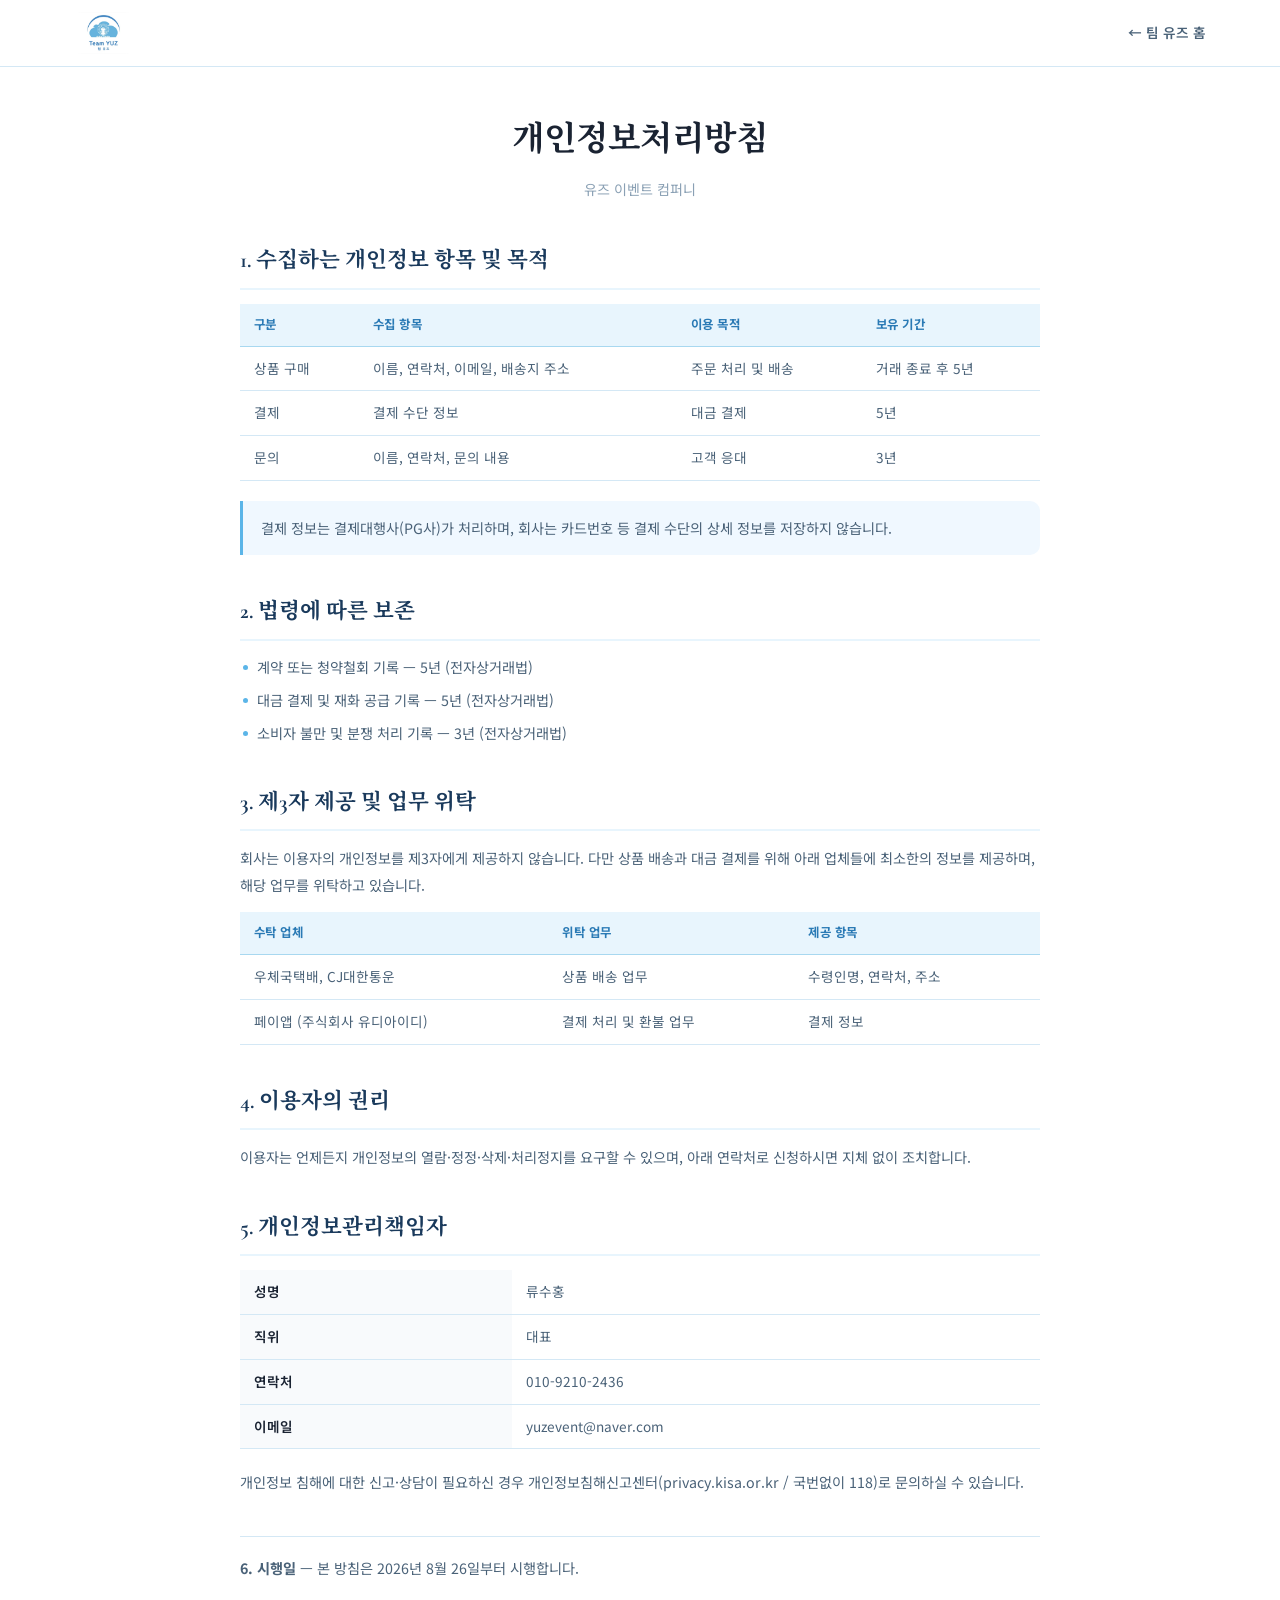
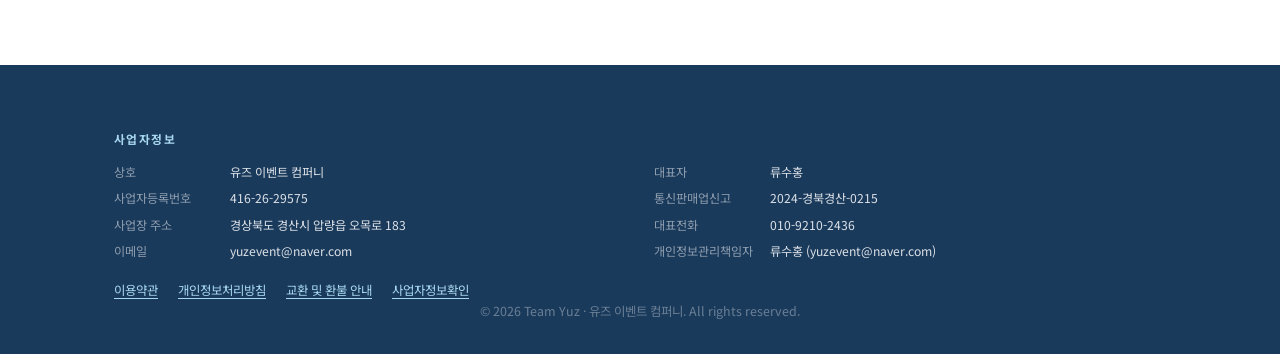
==== commit b81917ef: "feat: 굿즈 실사진 적용 + 정책 페이지 빈 항목 확정 - 정책: PG사(페이앱/주식회사 유디아이디), 택배사(우체국택배·CJ대한통운),   시행일 2026년 8월 26일 확정" ====
--- a/privacy/index.html
+++ b/privacy/index.html
@@ -55,16 +55,16 @@
         <li>소비자 불만 및 분쟁 처리 기록 — 3년 (전자상거래법)</li>
       </ul>
 
-      <h2>3. 제3자 제공</h2>
-      <p>회사는 이용자의 개인정보를 제3자에게 제공하지 않습니다. 다만 배송을 위해 아래와 같이 최소한의 정보를 제공합니다.</p>
+      <h2>3. 제3자 제공 및 업무 위탁</h2>
+      <p>회사는 이용자의 개인정보를 제3자에게 제공하지 않습니다. 다만 상품 배송과 대금 결제를 위해 아래 업체들에 최소한의 정보를 제공하며, 해당 업무를 위탁하고 있습니다.</p>
       <div class="doc-table-wrap">
         <table class="doc-table">
           <thead>
-            <tr><th>제공받는 자</th><th>제공 항목</th><th>목적</th></tr>
+            <tr><th>수탁 업체</th><th>위탁 업무</th><th>제공 항목</th></tr>
           </thead>
           <tbody>
-            <tr><td><span class="fill">[택배사명]</span></td><td>수령인명, 연락처, 주소</td><td>상품 배송</td></tr>
-            <tr><td><span class="fill">[PG사명]</span></td><td>결제 정보</td><td>결제 처리 및 환불</td></tr>
+            <tr><td>우체국택배, CJ대한통운</td><td>상품 배송 업무</td><td>수령인명, 연락처, 주소</td></tr>
+            <tr><td>페이앱 (주식회사 유디아이디)</td><td>결제 처리 및 환불 업무</td><td>결제 정보</td></tr>
           </tbody>
         </table>
       </div>
@@ -85,7 +85,7 @@
       </div>
       <p>개인정보 침해에 대한 신고·상담이 필요하신 경우 개인정보침해신고센터(<a href="https://privacy.kisa.or.kr" target="_blank" rel="noopener">privacy.kisa.or.kr</a> / 국번없이 118)로 문의하실 수 있습니다.</p>
 
-      <p class="policy-date"><strong>6. 시행일</strong> — 본 방침은 <span class="fill">[2026년 O월 O일]</span>부터 시행합니다.</p>
+      <p class="policy-date"><strong>6. 시행일</strong> — 본 방침은 2026년 8월 26일부터 시행합니다.</p>
 
     </div>
   </div>
--- a/style.css
+++ b/style.css
@@ -1772,3 +1772,170 @@
   .goods-actions { flex-direction: column; }
   .btn-outline { text-align: center; justify-content: center; }
 }
+
+/* ===== 가격 · 배송비 (굿즈 정보 확정) ===== */
+.goods-price { margin-bottom: 4px; }
+.goods-price-sub {
+  font-size: .82rem; color: var(--text-light); margin-bottom: 4px;
+}
+.goods-price-next {
+  font-size: .82rem; color: var(--sky-dark); font-weight: 600;
+  margin-bottom: 16px;
+}
+.goods-ship-free {
+  display: inline-block; background: var(--sky-pale); color: var(--sky-dark);
+  font-size: .82rem; font-weight: 700; border-radius: 10px;
+  padding: 8px 14px; margin-bottom: 18px;
+}
+
+.ship-box {
+  background: var(--sky-bg); border: 1px solid var(--border);
+  border-radius: 14px; padding: 16px 18px; margin-bottom: 20px;
+}
+.ship-headline {
+  font-size: .95rem; font-weight: 700; color: var(--sky-dark);
+  margin-bottom: 10px;
+}
+.ship-list { list-style: none; }
+.ship-list li {
+  display: flex; justify-content: space-between; align-items: baseline;
+  font-size: .83rem; padding: 5px 0;
+  border-bottom: 1px dashed var(--border);
+}
+.ship-list li:last-child { border-bottom: none; }
+.ship-list span { color: var(--text-mid); }
+.ship-list strong { color: var(--text-dark); font-weight: 700; }
+
+.goods-material-note {
+  font-size: .8rem; color: var(--text-mid);
+  line-height: 1.65; margin: -6px 0 4px;
+}
+
+/* 사이즈 버튼 — 호수 병기 */
+.size-btn { display: flex; flex-direction: column; align-items: center; gap: 1px; line-height: 1.2; }
+.size-btn em {
+  font-style: normal; font-size: .68rem; font-weight: 500;
+  color: var(--text-light);
+}
+.size-btn.active em { color: rgba(255,255,255,.85); }
+
+/* 실측 사이즈표 — 숫자 우측 정렬 */
+.size-table td { text-align: right; font-variant-numeric: tabular-nums; }
+.size-table thead th:not(:first-child) { text-align: right; }
+.size-table tbody th { white-space: nowrap; width: auto; }
+
+/* 사이즈 고르는 법 */
+.size-guide {
+  background: var(--sky-bg); border-left: 3px solid var(--sky);
+  border-radius: 0 12px 12px 0; padding: 18px 20px; margin-top: 18px;
+}
+.size-guide h3 {
+  font-size: 1rem; font-weight: 700; color: var(--navy); margin-bottom: 9px;
+}
+.size-guide p { font-size: .86rem; color: var(--text-mid); line-height: 1.75; margin-bottom: 10px; }
+.size-guide ul { list-style: none; margin-bottom: 12px; }
+.size-guide ul li {
+  font-size: .86rem; color: var(--text-mid);
+  padding-left: 12px; margin-bottom: 5px; line-height: 1.7;
+}
+.size-guide-warn {
+  font-size: .82rem; color: var(--sky-dark); font-weight: 600;
+  padding-top: 10px; border-top: 1px solid var(--border); margin-bottom: 0;
+}
+
+@media (max-width: 640px) {
+  .goods-price-sub, .goods-price-next { font-size: .76rem; }
+  .goods-ship-free { font-size: .76rem; padding: 7px 12px; }
+  .ship-box { padding: 13px 15px; }
+  .ship-headline { font-size: .87rem; }
+  .ship-list li { font-size: .78rem; }
+  .goods-sizes { display: grid; grid-template-columns: repeat(3, 1fr); gap: 8px; }
+  .size-btn { min-width: 0; padding: 9px 6px; font-size: .85rem; }
+  .size-guide { padding: 15px 16px; }
+  .size-guide h3 { font-size: .92rem; }
+  .size-guide p, .size-guide ul li { font-size: .8rem; }
+  .size-table { min-width: 460px; }
+}
+
+/* ===== 예약 오픈 전 · 마감 후 비활성 상태 ===== */
+.btn.is-locked,
+.btn:disabled {
+  background: var(--border) !important;
+  color: var(--text-light) !important;
+  box-shadow: none !important;
+  cursor: not-allowed;
+  pointer-events: none;
+}
+.size-btn:disabled {
+  background: var(--off-white); border-color: var(--border);
+  color: var(--text-light); cursor: not-allowed; opacity: .65;
+}
+.size-btn:disabled em { color: var(--text-light); }
+
+/* 사이즈 혼합 주문 링크 */
+.mix-order { margin: 10px 0 4px; }
+.mix-order a {
+  font-size: .84rem; font-weight: 600; color: var(--sky-dark);
+  text-decoration: underline; text-underline-offset: 3px;
+}
+.mix-order a:hover { color: var(--navy); }
+.mix-order a.is-locked {
+  color: var(--text-light); text-decoration: none;
+  cursor: not-allowed; pointer-events: none;
+}
+
+.goods-buy-hint {
+  font-size: .78rem; color: var(--text-mid);
+  text-align: center; margin-top: 10px; line-height: 1.6;
+}
+
+/* ===== 수량별 결제 금액표 ===== */
+.price-table tbody th { width: 26%; }
+.price-table td { color: var(--text-dark); font-weight: 600; }
+.price-table td em {
+  font-style: normal; font-weight: 400;
+  font-size: .82em; color: var(--text-light); margin-left: 3px;
+}
+.price-table-note {
+  font-size: .76rem; color: var(--text-light);
+  line-height: 1.65; margin: -8px 0 20px;
+}
+
+@media (max-width: 640px) {
+  .mix-order a { font-size: .78rem; }
+  .goods-buy-hint { font-size: .73rem; }
+  .price-table-note { font-size: .71rem; }
+  .price-table td em { display: block; margin: 1px 0 0; }
+  /* 오픈 전 카운트다운은 4칸 — 좁은 화면에서 줄이기 */
+  .gcd-timer { gap: 6px; }
+  .gcd-unit { min-width: 40px; }
+  .gcd-num { font-size: 1.7rem; }
+  .gcd-sep { font-size: 1.1rem; padding-bottom: 13px; }
+}
+
+/* ===== 굿즈 실사진 갤러리 ===== */
+.goods-gallery-main { aspect-ratio: 4 / 5; background: var(--sky-pale); }
+.goods-gallery-main img {
+  width: 100%; height: 100%; object-fit: cover; display: block;
+}
+.goods-thumbs { grid-template-columns: repeat(3, 1fr); }
+.goods-thumb {
+  padding: 0; overflow: hidden; background: var(--sky-pale);
+  aspect-ratio: 1 / 1;
+}
+.goods-thumb img { width: 100%; height: 100%; object-fit: cover; display: block; }
+
+/* 착용컷 실사진 */
+.wear-grid-2 { grid-template-columns: repeat(2, 1fr); max-width: 720px; margin: 0 auto; }
+.wear-item img {
+  width: 100%; aspect-ratio: 4 / 5; object-fit: cover;
+  border-radius: 14px; margin-bottom: 10px; display: block;
+}
+
+/* .fill 주황 표시 제거 — 미확정 값이 모두 채워짐 */
+.fill { background: none; color: inherit; padding: 0; font-weight: inherit; font-size: inherit; }
+
+@media (max-width: 640px) {
+  .wear-grid-2 { grid-template-columns: repeat(2, 1fr); gap: 10px; }
+  .wear-item img { border-radius: 10px; }
+}
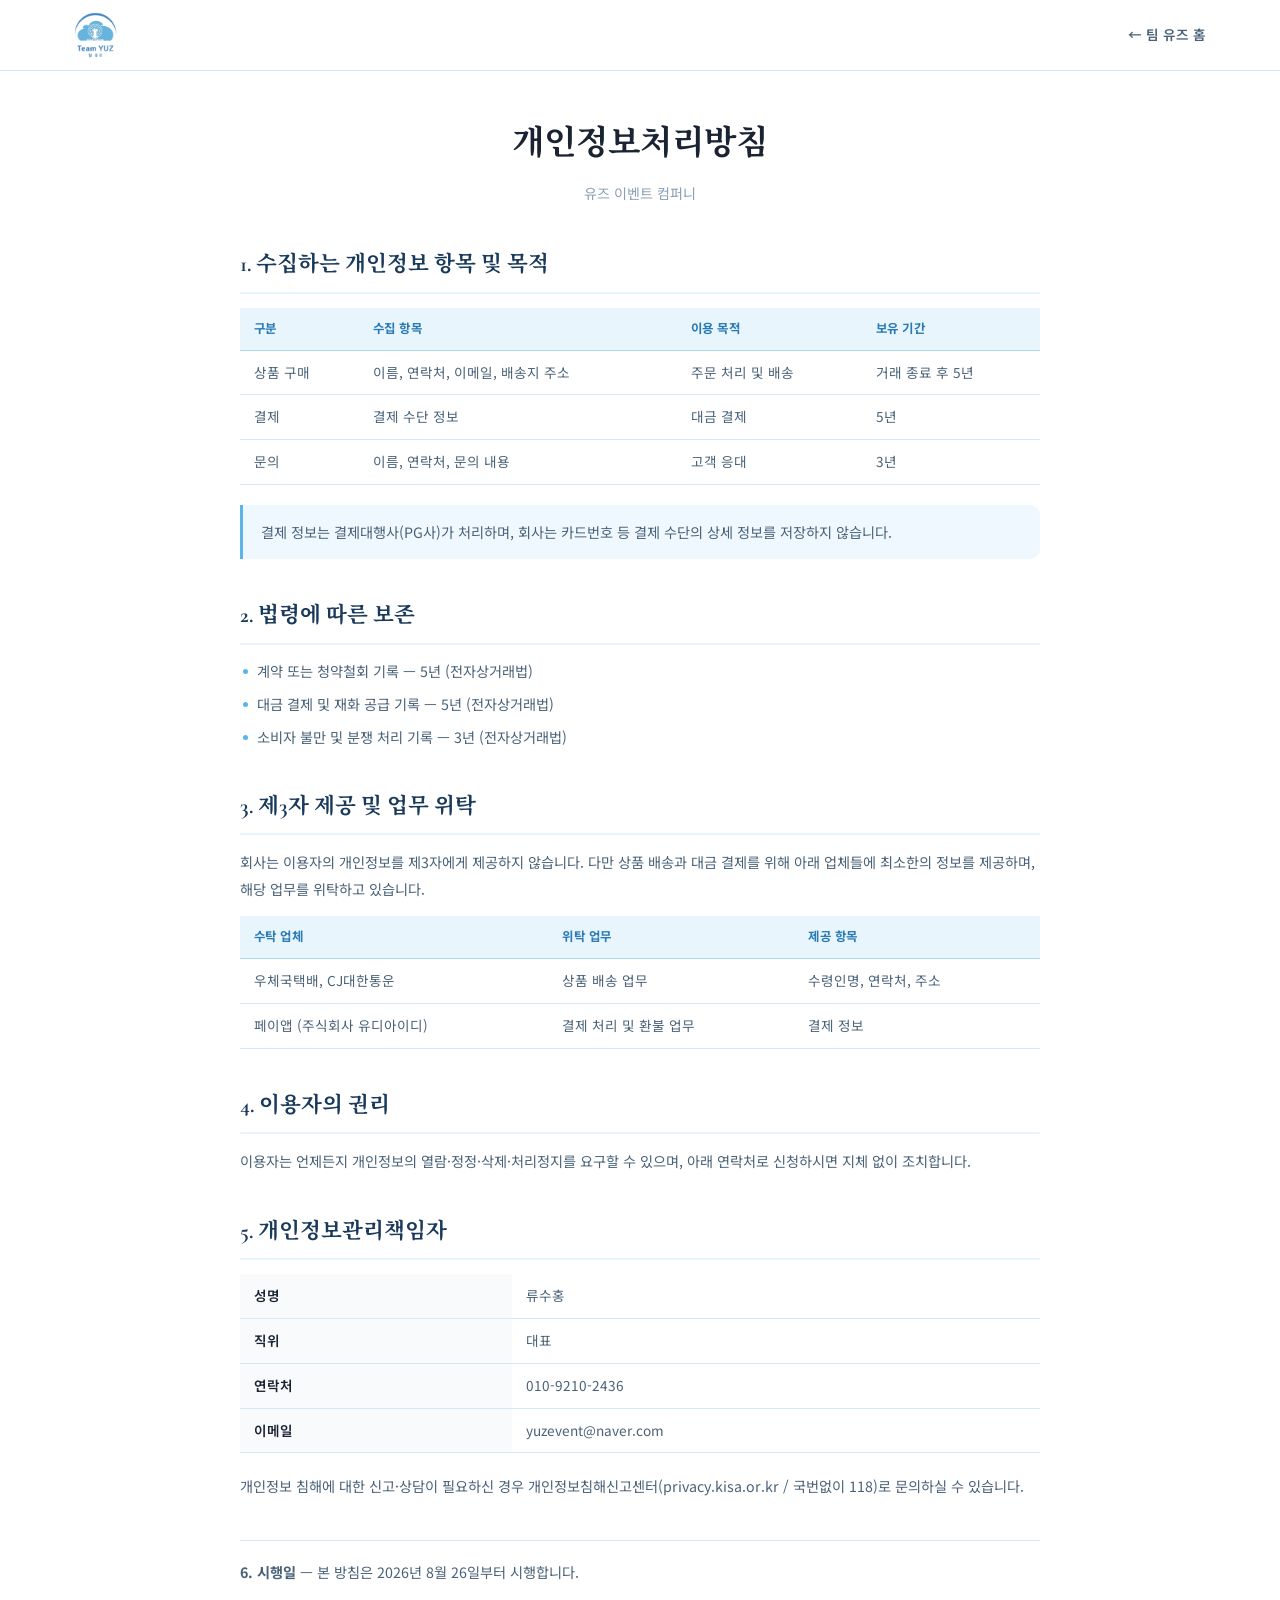
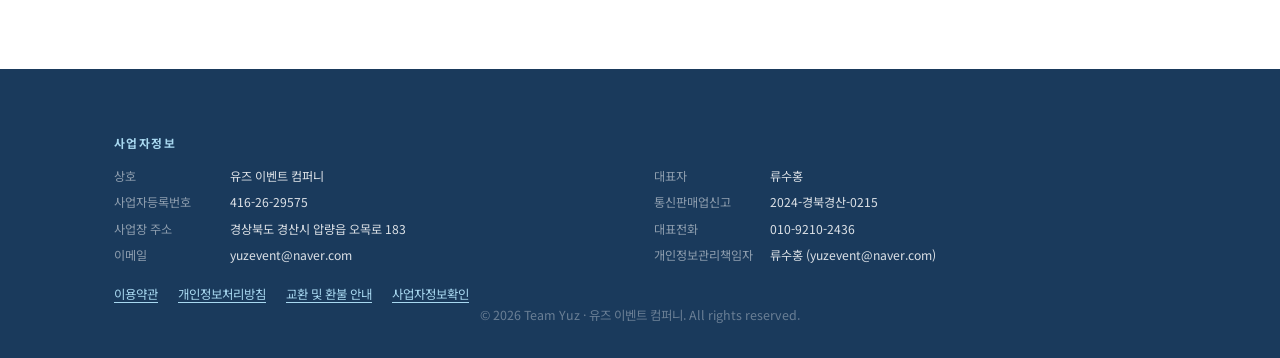
==== commit 50967092: "feat: 검색 노출·보안 주소 개선 + 투명 로고 - http 접속 시 https로 자동 전환 (빨간 느낌표 해결) - 사이트 아이콘(favicon) · 공유용 대표 이미지(12" ====
--- a/privacy/index.html
+++ b/privacy/index.html
@@ -3,6 +3,11 @@
 <head>
   <meta charset="UTF-8" />
   <meta name="viewport" content="width=device-width, initial-scale=1.0" />
+  <script>if(location.protocol==='http:'&&/(^|\.)teamyuz\.com$/.test(location.hostname))location.replace('https://teamyuz.com'+location.pathname+location.search+location.hash);</script>
+  <link rel="icon" href="/favicon.ico" sizes="48x48" />
+  <link rel="icon" type="image/png" sizes="192x192" href="/images/icon-192.png" />
+  <link rel="apple-touch-icon" href="/images/apple-touch-icon.png" />
+  <meta property="og:site_name" content="팀 유즈 (Team YUZ)" />
   <title>개인정보처리방침 | 팀 유즈</title>
   <meta name="description" content="유즈 이벤트 컴퍼니가 운영하는 teamyuz.com의 개인정보처리방침입니다." />
   <link rel="canonical" href="https://teamyuz.com/privacy/" />
@@ -18,7 +23,7 @@
 <nav class="sub-nav">
   <div class="sub-nav-inner">
     <a href="../index.html" class="sub-nav-logo">
-      <img src="../images/logo-new.jpg" alt="Team YUZ 팀 유즈" />
+      <img src="../images/logo-team.png" alt="Team YUZ 팀 유즈" />
     </a>
     <a href="../index.html" class="sub-nav-home">← 팀 유즈 홈</a>
   </div>
--- a/style.css
+++ b/style.css
@@ -62,8 +62,7 @@
 }
 .nav-logo { display: flex; align-items: center; }
 .nav-logo-img {
-  height: 44px; width: auto; object-fit: contain;
-  mix-blend-mode: multiply;
+  height: 50px; width: auto; object-fit: contain;
 }
 
 .nav-links {
@@ -677,10 +676,11 @@
   margin-bottom: 32px;
 }
 .footer-logo-img {
-  height: 72px; width: auto; object-fit: contain;
+  height: 84px; width: auto; object-fit: contain;
   margin-bottom: 14px;
-  mix-blend-mode: screen;
-  filter: brightness(1.4);
+  /* 투명 로고를 남색 바닥 위에서 흰색으로 */
+  filter: brightness(0) invert(1);
+  opacity: .92;
 }
 .footer-logo-text {
   font-family: var(--font-serif); font-size: 1.6rem; font-weight: 600;
@@ -1580,7 +1580,7 @@
   max-width: 1180px; margin: 0 auto; padding: 12px 24px;
   display: flex; align-items: center; justify-content: space-between; gap: 16px;
 }
-.sub-nav-logo img { height: 42px; width: auto; display: block; border-radius: 8px; }
+.sub-nav-logo img { height: 46px; width: auto; display: block; }
 .sub-nav-home { font-size: .85rem; font-weight: 600; color: var(--text-mid); }
 .sub-nav-home:hover { color: var(--sky-dark); }
 .sub-main { padding: 44px 0 72px; }
@@ -1753,7 +1753,7 @@
   .biz-links a { font-size: .73rem; }
 
   .sub-nav-inner { padding: 10px 16px; }
-  .sub-nav-logo img { height: 34px; }
+  .sub-nav-logo img { height: 40px; }
   .sub-main { padding: 28px 0 52px; }
 
   .policy-head h1 { font-size: 1.6rem; }
@@ -1939,3 +1939,379 @@
   .wear-grid-2 { grid-template-columns: repeat(2, 1fr); gap: 10px; }
   .wear-item img { border-radius: 10px; }
 }
+
+/* ===== 메인 상단 굿즈 프로모 배너 ===== */
+.goods-promo {
+  display: block; color: inherit;
+  background: linear-gradient(135deg, var(--navy) 0%, #26527d 100%);
+  border-bottom: 3px solid var(--sky);
+}
+.goods-promo:hover { color: inherit; }
+.gp-inner {
+  max-width: 1180px; margin: 0 auto;
+  padding: 16px 24px; display: flex; align-items: center; gap: 20px;
+}
+.gp-thumb {
+  width: 68px; height: 68px; object-fit: cover;
+  border-radius: 12px; flex-shrink: 0;
+  border: 2px solid rgba(255,255,255,.25);
+}
+.gp-text { flex: 1; min-width: 0; display: flex; flex-direction: column; gap: 3px; }
+.gp-tag {
+  font-size: .66rem; font-weight: 700; letter-spacing: .1em;
+  color: var(--sky-light);
+}
+.gp-title {
+  font-size: 1.02rem; font-weight: 700; color: var(--white); line-height: 1.35;
+}
+.gp-sub { font-size: .78rem; color: rgba(255,255,255,.72); }
+.gp-cd { flex-shrink: 0; text-align: center; }
+.gp-cd .gcd-label {
+  display: block; font-size: .66rem; letter-spacing: .08em;
+  color: var(--sky-light); margin-bottom: 5px; font-weight: 700;
+}
+.gp-cd .gcd-timer { gap: 6px; }
+.gp-cd .gcd-unit { min-width: 34px; }
+.gp-cd .gcd-num { font-size: 1.32rem; }
+.gp-cd .gcd-lbl { font-size: .58rem; margin-top: 2px; }
+.gp-cd .gcd-sep { font-size: .9rem; padding-bottom: 11px; }
+.gp-cta {
+  flex-shrink: 0; background: var(--sky); color: var(--white);
+  font-size: .84rem; font-weight: 700;
+  padding: 11px 20px; border-radius: 24px; white-space: nowrap;
+  transition: background .2s;
+}
+.goods-promo:hover .gp-cta { background: var(--sky-dark); }
+
+/* 한정 수량 배지 · 안내 */
+.goods-badges { display: flex; flex-wrap: wrap; gap: 6px; }
+.goods-badge.limited { background: #FDF0F5; color: #C2477E; }
+.limited-line {
+  font-size: .82rem; color: var(--text-mid); line-height: 1.65;
+  background: var(--sky-bg); border-left: 3px solid var(--sky);
+  border-radius: 0 10px 10px 0; padding: 10px 14px; margin: 10px 0 16px;
+}
+.limited-line strong { color: var(--sky-dark); }
+
+@media (max-width: 900px) {
+  .gp-inner { flex-wrap: wrap; gap: 12px 16px; padding: 14px 16px; }
+  .gp-cd { order: 3; }
+  .gp-cta { order: 4; margin-left: auto; }
+}
+@media (max-width: 640px) {
+  .gp-inner { padding: 13px 16px; gap: 10px 12px; }
+  .gp-thumb { width: 54px; height: 54px; border-radius: 10px; }
+  .gp-text { flex: 1 1 auto; }
+  .gp-tag { font-size: .6rem; }
+  .gp-title { font-size: .88rem; }
+  .gp-sub { font-size: .7rem; }
+  .gp-cd { order: 3; flex: 1 1 auto; text-align: left; }
+  .gp-cd .gcd-num { font-size: 1.15rem; }
+  .gp-cd .gcd-unit { min-width: 28px; }
+  .gp-cta { order: 4; font-size: .76rem; padding: 9px 16px; }
+  .limited-line { font-size: .76rem; padding: 9px 12px; }
+}
+
+/* 상품 정보 섹션 */
+.spec-wrap { max-width: 800px; margin: 0 auto; }
+.spec-wrap .goods-material-note { margin: 6px 0 0; text-align: center; }
+
+/* 메인 굿즈샵 대표 이미지 — 착용샷을 1:1 박스에 상단 기준으로 */
+.goods-hero-img img {
+  width: 100%; height: 100%; object-fit: cover;
+  object-position: center 22%; display: block;
+}
+
+/* 썸네일 4장 · 착용컷 4인 */
+.goods-thumbs { grid-template-columns: repeat(4, 1fr); }
+.wear-grid-4 { grid-template-columns: repeat(4, 1fr); max-width: none; }
+.wear-cap strong { color: var(--sky-dark); font-weight: 700; }
+@media (max-width: 640px) {
+  .wear-grid-4 { grid-template-columns: repeat(2, 1fr); gap: 10px 8px; }
+}
+
+/* 썸네일 6장 · 단체 착용샷 */
+.goods-thumbs { grid-template-columns: repeat(6, 1fr); }
+.wear-group { max-width: 860px; margin: 0 auto 18px; text-align: center; }
+.wear-group img {
+  width: 100%; border-radius: 16px; display: block; margin-bottom: 10px;
+}
+@media (max-width: 640px) {
+  .goods-thumbs { grid-template-columns: repeat(3, 1fr); gap: 8px; }
+  .wear-group { margin-bottom: 12px; }
+  .wear-group img { border-radius: 12px; }
+}
+
+/* ===== LOGO STORY ===== */
+#logo-story {
+  background: var(--sky-bg); border-radius: 24px;
+  padding: 48px 32px;
+}
+.logo-story-mark {
+  display: flex; justify-content: center; margin: 8px 0 36px;
+}
+.logo-story-mark img {
+  width: 100%; max-width: 420px; height: auto;
+}
+
+.logo-story-date {
+  max-width: 640px; margin: 0 auto 56px; text-align: center;
+}
+.lsd-num {
+  display: inline-block; font-family: var(--font-serif);
+  font-size: 2.4rem; font-weight: 600; letter-spacing: .02em;
+  color: var(--sky-dark); margin-bottom: 18px;
+  padding-bottom: 10px; border-bottom: 2px solid var(--sky-light);
+}
+.logo-story-date p {
+  font-size: .95rem; line-height: 2; color: var(--text-mid);
+}
+
+.logo-story-sub {
+  font-family: var(--font-serif); font-size: 1.3rem; font-weight: 600;
+  color: var(--navy); text-align: center; margin-bottom: 30px;
+}
+
+.logo-story-grid {
+  display: grid; grid-template-columns: repeat(2, 1fr); gap: 20px;
+  max-width: 880px; margin: 0 auto;
+}
+.ls-item {
+  background: var(--white); border: 1px solid var(--border);
+  border-radius: 18px; padding: 26px 28px;
+  transition: transform .22s, box-shadow .22s;
+}
+.ls-item:hover { transform: translateY(-3px); box-shadow: 0 10px 28px rgba(91,181,232,.14); }
+.ls-item h4 {
+  font-family: var(--font-serif); font-size: 1.05rem; font-weight: 700;
+  color: var(--sky-dark); margin-bottom: 10px;
+  padding-left: 14px; border-left: 3px solid var(--sky);
+}
+.ls-item p { font-size: .85rem; line-height: 1.85; color: var(--text-mid); }
+.ls-item-wide { grid-column: 1 / -1; }
+
+@media (max-width: 720px) {
+  #logo-story { padding: 32px 18px; border-radius: 18px; }
+  .logo-story-mark img { max-width: 260px; }
+  .logo-story-date { margin-bottom: 40px; }
+  .lsd-num { font-size: 1.85rem; }
+  .logo-story-date p { font-size: .85rem; line-height: 1.9; }
+  .logo-story-sub { font-size: 1.1rem; margin-bottom: 20px; }
+  .logo-story-grid { grid-template-columns: 1fr; gap: 12px; }
+  .ls-item { padding: 20px 20px; border-radius: 14px; }
+  .ls-item h4 { font-size: .95rem; }
+  .ls-item p { font-size: .8rem; line-height: 1.75; }
+}
+
+/* ===== 짐색 (정사각 제품컷) ===== */
+.goods-hero-img--product img { object-position: center; }
+.goods-gallery-main.goods-gallery-main--square { aspect-ratio: 1 / 1; }
+
+/* 지난 굿즈 */
+.goods-past {
+  display: flex; align-items: center; gap: 16px;
+  background: var(--off-white); border: 1px solid var(--border);
+  border-radius: 16px; padding: 14px 18px; margin: -24px 0 48px;
+  color: inherit; transition: border-color .2s;
+}
+.goods-past:hover { color: inherit; border-color: var(--sky); }
+.goods-past img {
+  width: 64px; height: 64px; object-fit: cover; object-position: center 22%;
+  border-radius: 10px; flex-shrink: 0;
+}
+.goods-past-text { flex: 1; min-width: 0; display: flex; flex-direction: column; gap: 2px; }
+.goods-past-tag { font-size: .64rem; font-weight: 700; letter-spacing: .1em; color: var(--text-light); }
+.goods-past-text strong { font-size: .95rem; color: var(--text-dark); }
+.goods-past-text span:last-child { font-size: .78rem; color: var(--text-light); }
+.goods-past-go { font-size: .82rem; font-weight: 700; color: var(--sky-dark); white-space: nowrap; }
+@media (max-width: 640px) {
+  .goods-past { gap: 12px; padding: 12px 14px; margin-top: -16px; }
+  .goods-past img { width: 52px; height: 52px; }
+  .goods-past-text strong { font-size: .86rem; }
+  .goods-past-text span:last-child { font-size: .72rem; }
+}
+.goods-thumbs.goods-thumbs--3 { grid-template-columns: repeat(3, 1fr); }
+
+/* 시안 이미지 안내 (실물 사진 교체 시 삭제) */
+.goods-mock-note {
+  font-size: .72rem; color: var(--text-light);
+  text-align: center; margin-top: 8px; line-height: 1.5;
+}
+
+/* ===== 결제 전 확인 모달 ===== */
+.pay-confirm {
+  position: fixed; inset: 0; z-index: 9500;
+  display: flex; align-items: center; justify-content: center;
+  padding: 16px;
+}
+.pay-confirm[hidden] { display: none; }
+.pay-confirm-bg {
+  position: absolute; inset: 0;
+  background: var(--navy); opacity: .62;
+}
+.pay-confirm-box {
+  position: relative; width: 100%; max-width: 420px;
+  max-height: calc(100vh - 32px); overflow-y: auto;
+  background: var(--white); color: var(--text-dark);
+  border-radius: 18px; padding: 26px 24px 22px;
+  border-top: 4px solid var(--sky);
+}
+.pay-confirm-title {
+  font-size: 1.12rem; font-weight: 700; color: var(--navy);
+  margin-bottom: 12px; text-align: center;
+}
+.pay-confirm-lead { font-size: .88rem; color: var(--text-mid); line-height: 1.6; margin-bottom: 12px; }
+.pay-confirm-lead strong { color: var(--text-dark); }
+.pay-confirm-list {
+  list-style: none; background: var(--sky-bg);
+  border: 1px solid var(--border); border-radius: 12px;
+  padding: 12px 16px; margin-bottom: 10px;
+}
+.pay-confirm-list li {
+  font-size: .92rem; font-weight: 700; color: var(--text-dark);
+  padding: 4px 0; display: flex; gap: 8px;
+}
+.pay-confirm-list span { color: var(--sky-dark); }
+.pay-confirm-ex {
+  font-size: .8rem; color: var(--text-mid); line-height: 1.55;
+  margin-bottom: 10px; word-break: keep-all;
+}
+.pay-confirm-warn { font-size: .84rem; font-weight: 700; color: var(--sky-dark); margin-bottom: 18px; }
+.pay-confirm-actions { display: flex; flex-direction: column; gap: 8px; }
+.pay-confirm-go { width: 100%; justify-content: center; }
+.pay-confirm-close {
+  width: 100%; padding: 11px; border-radius: 24px;
+  background: none; border: 1px solid var(--border);
+  color: var(--text-mid); font-size: .88rem; font-weight: 600; cursor: pointer;
+  font-family: inherit;
+}
+.pay-confirm-close:hover { border-color: var(--sky); color: var(--sky-dark); }
+body.pay-confirm-open { overflow: hidden; }
+@media (max-width: 640px) {
+  .pay-confirm-box { padding: 22px 18px 18px; }
+  .pay-confirm-title { font-size: 1.02rem; }
+  .pay-confirm-lead { font-size: .84rem; }
+  .pay-confirm-list li { font-size: .88rem; padding: 3px 0; }
+}
+
+/* ===== LED 응원봉 · 구매 옵션 ===== */
+.goods-thumbs.goods-thumbs--2 { grid-template-columns: repeat(2, 1fr); max-width: 260px; }
+.stick-opt {
+  border: 1px solid var(--border); border-radius: 14px;
+  padding: 16px 18px; margin-bottom: 14px; background: var(--white);
+}
+.stick-opt .goods-price { margin-bottom: 10px; }
+.stick-opt .goods-price-sub { margin: -6px 0 12px; }
+.stick-opt .goods-actions { margin-top: 0; }
+.stick-opt-name { font-size: .92rem; font-weight: 700; color: var(--sky-dark); margin-bottom: 2px; }
+.stick-opt-link { font-size: .8rem; color: var(--text-mid); margin: -10px 0 12px; line-height: 1.6; }
+.stick-opt-link a { color: var(--sky-dark); font-weight: 700; text-decoration: underline; text-underline-offset: 3px; }
+.goods-hero-info > .stick-opt-link { margin: 14px 0 0; text-align: center; }
+.stick-detail-imgs { max-width: 640px; margin: 24px auto 0; }
+.stick-detail-imgs img { width: 100%; height: auto; display: block; }
+.pay-confirm-battery {
+  font-size: .8rem; color: var(--text-mid); text-align: center;
+  margin-top: 12px; padding-top: 10px; border-top: 1px dashed var(--border);
+}
+@media (max-width: 640px) {
+  .stick-opt { padding: 14px 14px; }
+  .goods-thumbs.goods-thumbs--2 { max-width: 200px; }
+  .stick-detail-imgs { margin-top: 18px; }
+  /* 응원봉 페이지 표는 2칸이라 좁은 화면에서도 가로 스크롤 없이 */
+  body[data-product="stick"] .doc-table { min-width: 0; }
+}
+
+/* ===== 완판 (SOLD OUT) ===== */
+/* 상품 이미지 위 도장 */
+.stamp-host { position: relative; }
+.soldout-stamp {
+  position: absolute; inset: 0; z-index: 2;
+  display: flex; align-items: center; justify-content: center;
+  background: rgba(26, 58, 92, .38);
+  color: var(--white); pointer-events: none;
+  font-family: var(--font-serif); font-size: 2rem; font-weight: 700; letter-spacing: .14em;
+  text-shadow: 0 2px 10px rgba(26,58,92,.45);
+}
+.soldout-stamp[hidden] { display: none; }
+.soldout-stamp::before {
+  content: ''; position: absolute;
+  width: 62%; aspect-ratio: 2.6 / 1;
+  border: 3px solid var(--white); border-radius: 12px;
+  transform: rotate(-10deg);
+  box-shadow: 0 0 0 6px rgba(255,255,255,.18);
+}
+
+/* 공통 태그 · 버튼 */
+.gso-tag {
+  display: inline-block; font-size: .68rem; font-weight: 700; letter-spacing: .22em;
+  color: var(--navy); background: var(--sky-light);
+  padding: 5px 14px; border-radius: 20px; margin-bottom: 14px;
+}
+.gso-btn {
+  display: inline-flex; align-items: center; justify-content: center;
+  background: var(--white); color: var(--navy);
+  font-size: .86rem; font-weight: 700;
+  padding: 12px 24px; border-radius: 26px; margin-top: 18px;
+  transition: background .2s, color .2s;
+}
+.gso-btn:hover { background: var(--sky-pale); color: var(--navy); }
+
+/* 굿즈샵 상단 완판 카드 */
+.goods-soldout {
+  position: relative; overflow: hidden; text-align: center;
+  background: linear-gradient(135deg, var(--navy) 0%, var(--sky-dark) 100%);
+  color: var(--white); border-radius: 20px;
+  padding: 40px 24px 36px; margin-bottom: 32px;
+}
+.goods-soldout::before, .goods-soldout::after {
+  content: ''; position: absolute; border-radius: 50%; pointer-events: none;
+  border: 1px solid rgba(255,255,255,.14);
+}
+.goods-soldout::before { width: 260px; height: 260px; top: -120px; left: -80px; }
+.goods-soldout::after  { width: 340px; height: 340px; bottom: -200px; right: -110px; }
+.gso-title {
+  font-family: var(--font-serif); font-size: 2rem; font-weight: 700;
+  line-height: 1.3; margin-bottom: 12px; color: var(--white);
+}
+.gso-title em { font-style: normal; color: var(--sky-light); }
+.gso-text { font-size: .92rem; line-height: 1.75; color: rgba(255,255,255,.82); }
+.gso-wait {
+  display: inline-block; margin-top: 16px;
+  font-size: .92rem; font-weight: 700; color: var(--white);
+  padding: 8px 18px; border-radius: 12px; background: rgba(255,255,255,.12);
+}
+
+/* 상세 페이지 상단 띠 — 완판일 때 */
+.goods-cd.goods-cd--soldout.closed {
+  background: linear-gradient(135deg, var(--navy) 0%, var(--sky-dark) 100%);
+  padding: 32px 24px 30px;
+}
+.goods-cd--soldout.closed .gcd-closed { display: flex; flex-direction: column; align-items: center; }
+.goods-cd--soldout.closed .gso-tag { margin-bottom: 10px; }
+.goods-cd--soldout.closed .gcd-label {
+  font-family: var(--font-serif); font-size: 1.7rem; letter-spacing: .02em;
+}
+.goods-cd--soldout.closed .gcd-note { color: rgba(255,255,255,.85); font-size: .86rem; margin-top: 12px; }
+.goods-cd:not(.closed) .gcd-insta { display: none; }
+.goods-cd .gcd-insta { margin-top: 16px; }
+
+/* 메인 상단 완판 감사 띠 */
+.gp-duo { display: flex; flex-shrink: 0; }
+.gp-duo .gp-thumb { width: 56px; height: 56px; filter: saturate(.85); }
+.gp-duo .gp-thumb + .gp-thumb { margin-left: -16px; }
+.goods-promo--soldout .gp-tag { color: var(--sky-light); letter-spacing: .14em; }
+
+@media (max-width: 640px) {
+  .soldout-stamp { font-size: 1.5rem; }
+  .goods-soldout { padding: 30px 18px 28px; border-radius: 16px; margin-bottom: 26px; }
+  .gso-title { font-size: 1.5rem; }
+  .gso-text { font-size: .84rem; }
+  .gso-wait { font-size: .84rem; padding: 8px 14px; }
+  .gso-btn { font-size: .82rem; padding: 11px 20px; }
+  .goods-cd.goods-cd--soldout.closed { padding: 26px 18px 24px; }
+  .goods-cd--soldout.closed .gcd-label { font-size: 1.4rem; }
+  .goods-cd--soldout.closed .gcd-note { font-size: .8rem; }
+  .gp-duo .gp-thumb { width: 46px; height: 46px; }
+  .gp-duo .gp-thumb + .gp-thumb { margin-left: -14px; }
+}
+.goods-cd--soldout .gcd-note, .gso-text, .gso-wait, .gso-title { word-break: keep-all; }
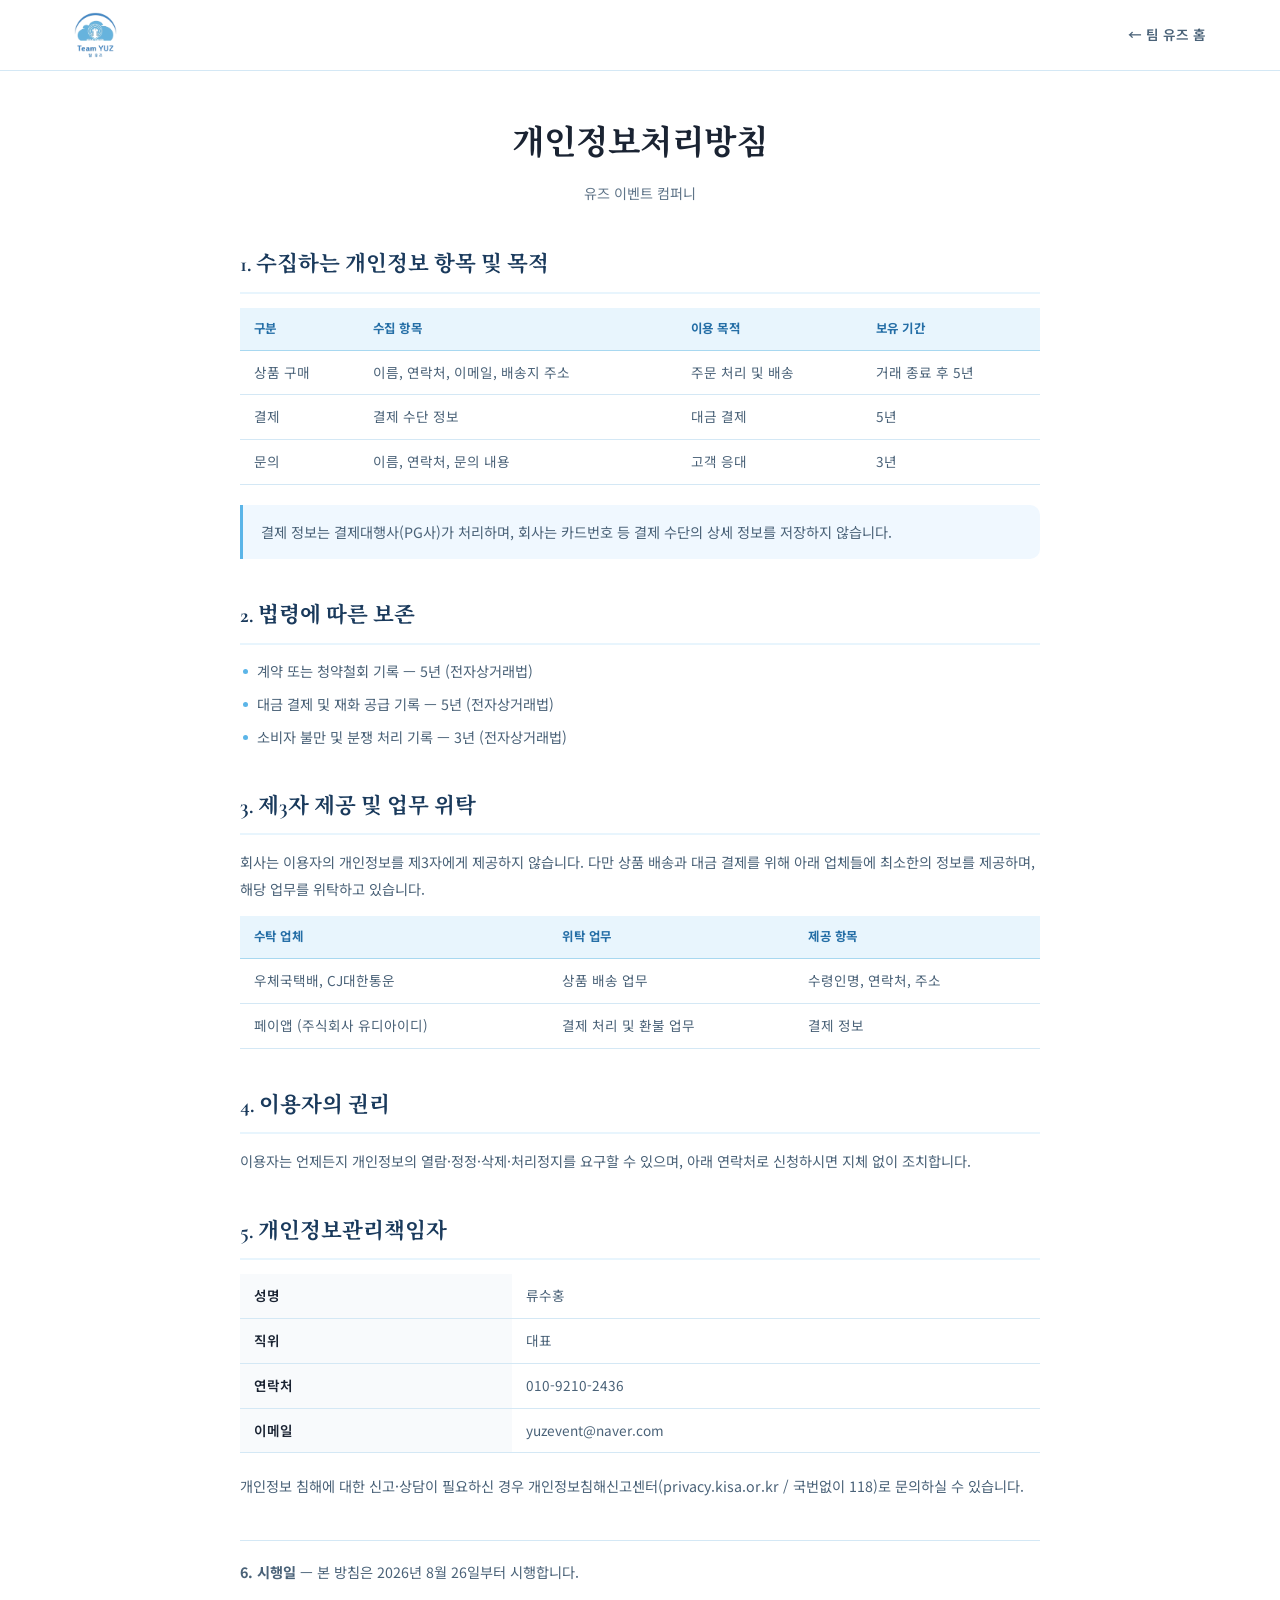
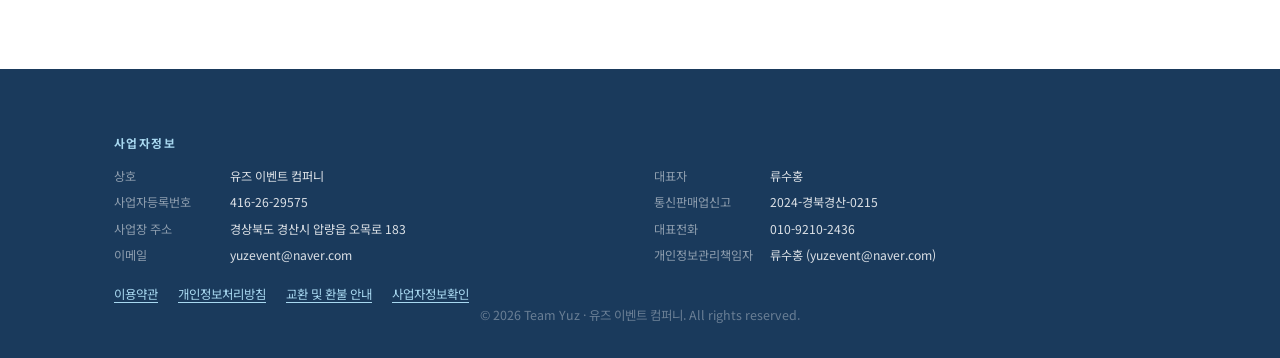
==== commit ededddc8: "design: 접근성 점검 결과 반영 + 다듬기 - 색 대비: 흰 글자 버튼을 진한 하늘색으로, 보조 글자색 진하게 (4.5:1 이상) - 제목 위 영문 라벨·카드 번호 제거, 제" ====
--- a/privacy/index.html
+++ b/privacy/index.html
@@ -16,7 +16,7 @@
   <link rel="preconnect" href="https://fonts.googleapis.com" />
   <link rel="preconnect" href="https://fonts.gstatic.com" crossorigin />
   <link href="https://fonts.googleapis.com/css2?family=Noto+Serif+KR:wght@400;600;700&family=Noto+Sans+KR:wght@300;400;500;700&family=Cormorant+Garamond:ital,wght@0,400;0,600;1,400&display=swap" rel="stylesheet" />
-  <link rel="stylesheet" href="../style.css" />
+  <link rel="stylesheet" href="../style.css?v=20261112d" />
 </head>
 <body>
 
--- a/style.css
+++ b/style.css
@@ -6,13 +6,13 @@
   --sky-light: #A8D8F0;
   --sky-pale:  #E8F5FD;
   --sky-bg:    #F0F8FF;
-  --sky-dark:  #2A7AB5;
+  --sky-dark:  #246EA6;
   --navy:      #1A3A5C;
   --white:     #FFFFFF;
   --off-white: #F8FAFC;
   --text-dark: #1A2332;
   --text-mid:  #4A6278;
-  --text-light:#8AA0B4;
+  --text-light:#5F7488;
   --border:    #D4E8F5;
   --card-bg:   #FFFFFF;
   --font-serif: 'Cormorant Garamond', 'Noto Serif KR', serif;
@@ -2315,3 +2315,129 @@
   .gp-duo .gp-thumb + .gp-thumb { margin-left: -14px; }
 }
 .goods-cd--soldout .gcd-note, .gso-text, .gso-wait, .gso-title { word-break: keep-all; }
+
+/* ===== 긴 목록 접기 ===== */
+.fold.is-folded {
+  max-height: var(--fold-h, 560px); overflow-y: hidden;
+  -webkit-mask-image: linear-gradient(#000 calc(100% - 110px), transparent);
+          mask-image: linear-gradient(#000 calc(100% - 110px), transparent);
+}
+.fold-btn {
+  display: block; margin: 18px auto 0;
+  background: var(--white); color: var(--sky-dark);
+  border: 1.5px solid var(--sky); border-radius: 26px;
+  padding: 11px 26px; font-family: var(--font-sans);
+  font-size: .86rem; font-weight: 700; cursor: pointer;
+  transition: background .2s, color .2s;
+}
+.fold-btn:hover { background: var(--sky); color: var(--white); }
+.fold-btn[hidden] { display: none; }
+
+/* ===== 모바일 가독성 · 하단 정리 ===== */
+@media (max-width: 640px) {
+  .fold-btn { width: 100%; max-width: 320px; font-size: .84rem; }
+  /* 너무 작던 글자(9px대)를 읽을 수 있는 크기로 */
+  .hero-sub   { font-size: .68rem; letter-spacing: .22em; }
+  .rep-source { font-size: .68rem; }
+  .rep-genre, .rep-wedding { font-size: .64rem; }
+  .review-tag { font-size: .68rem; }
+  /* 하단 바로가기: 한 줄씩 길게 → 2열 */
+  .footer-links ul { display: grid; grid-template-columns: 1fr 1fr; gap: 0 16px; }
+}
+
+/* ===== 선 아이콘 (이모지 대체) ===== */
+.ico {
+  width: 1em; height: 1em; display: inline-block; vertical-align: -.14em;
+  fill: none; stroke: currentColor; stroke-width: 1.7;
+  stroke-linecap: round; stroke-linejoin: round;
+}
+.id-icon, .prog-icon { color: var(--sky-dark); }
+.nm-icon { color: var(--sky-light); }  /* 어두운 모바일 메뉴 위 */
+.goods-next-ph { color: var(--sky-dark); opacity: 1; }
+.member-initial .ico { color: var(--sky); }
+.nav-cta .ico, .rep-filter .ico { font-size: 1.05em; margin-right: 2px; }
+
+
+/* =====================================================================
+   2026-11 접근성 · 다듬기
+   ===================================================================== */
+
+/* --- 색 대비: 흰 글자가 올라가는 하늘색 면은 진한 하늘색으로 --- */
+.btn-primary, .gp-cta, .nav-cta, .rep-filter.active, .size-btn.active,
+.gb-avatar, .fc-tag, .m-sticky-inquiry, .fold-btn:hover {
+  background: var(--sky-dark); border-color: var(--sky-dark); color: var(--white);
+}
+.btn-primary { box-shadow: 0 6px 18px rgba(36,110,166,.28); }
+.btn-primary:hover, .goods-promo:hover .gp-cta, .nav-cta:hover {
+  background: var(--navy); color: var(--white);
+  box-shadow: 0 10px 24px rgba(26,58,92,.28);
+}
+.rep-filter-wedding.active { background: #B03A70; border-color: #B03A70; }
+/* 흰 바탕 위 하늘색 글자 */
+.stat-num, .rep-count, .sched-date, .flip-hint, .swipe-hint,
+.blog-loading { color: var(--sky-dark); }
+.flip-hint { opacity: 1; }
+.sched-badge.past { color: var(--text-mid); }
+.rep-genre.트로트 { color: #B34700; }
+.rep-wedding, .goods-badge.limited { color: #B03A70; }
+.btn-youtube { background: #D00000; }
+.btn-youtube:hover { background: #A80000; }
+
+/* --- 제목 위 영문 라벨 제거: 제목이 직접 말하게 --- */
+.section-label { display: none; }
+.prog-number { display: none; }
+.section-title {
+  font-size: clamp(2.1rem, 5.4vw, 3.2rem); font-weight: 700;
+  letter-spacing: -.02em; line-height: 1.18;
+}
+h1, h2, h3, h4 { text-wrap: balance; }
+p, li { text-wrap: pretty; }
+.perf-table td, .sched-date, .price-table td, .gcd-num, .stat-num { font-variant-numeric: tabular-nums; }
+
+/* --- 깊이: 은은한 그림자 + 눌리는 느낌 --- */
+.btn { transition: background .2s, color .2s, box-shadow .25s cubic-bezier(.16,1,.3,1), transform .25s cubic-bezier(.16,1,.3,1); }
+.btn:active { transform: translateY(0) scale(.98); }
+.id-card, .program-card, .review-card, .sched-row, .rep-item, .goods-hero {
+  box-shadow: 0 1px 2px rgba(26,58,92,.04), 0 8px 24px -12px rgba(26,58,92,.12);
+}
+
+/* --- 브라우저 기본 요소도 팀 색으로 --- */
+::selection { background: var(--sky-light); color: var(--navy); }
+html { accent-color: var(--sky-dark); caret-color: var(--sky-dark); scrollbar-color: var(--sky-light) transparent; }
+a { text-underline-offset: 3px; }
+
+/* --- 키보드 포커스 표시 --- */
+:focus-visible { outline: 2.5px solid var(--sky-dark); outline-offset: 3px; border-radius: 6px; }
+#footer :focus-visible, .nav-links.open :focus-visible, .goods-promo:focus-visible,
+.goods-soldout :focus-visible, .goods-cd :focus-visible, #hero :focus-visible { outline-color: var(--white); }
+
+/* --- 본문 바로가기 (키보드 사용자) --- */
+.skip-link {
+  position: fixed; left: 12px; top: -60px; z-index: 10000;
+  background: var(--navy); color: var(--white);
+  padding: 10px 16px; border-radius: 10px; font-size: .88rem; font-weight: 700;
+  transition: top .2s;
+}
+.skip-link:focus { top: 12px; color: var(--white); }
+
+/* --- 누르기 쉬운 크기 (모바일) --- */
+@media (max-width: 640px) {
+  .footer-links li { margin-bottom: 0; }
+  .footer-links a, .footer-contact a, .biz-links a, .biz-grid a {
+    display: inline-flex; align-items: center; min-height: 44px;
+  }
+  .footer-contact p { margin-bottom: 0; }
+  .schedule-note a { display: inline-block; padding: 12px 4px; margin: -12px -4px; }
+  .contact-info a, .email-link { display: inline-flex; align-items: center; min-height: 44px; }
+}
+
+/* --- 동작 줄이기 설정 존중: 내용은 바로 보이고, 장식 움직임만 끔 --- */
+@media (prefers-reduced-motion: reduce) {
+  html { scroll-behavior: auto; }
+  .reveal { opacity: 1 !important; transform: none !important; transition: none !important; }
+  .hero-scroll span, .swipe-hint, .particle, #particles, .hero-particles { animation: none !important; }
+  .btn, .btn:hover, .btn:active { transform: none; }
+  * { scroll-behavior: auto !important; }
+}
+.review-tag.festival { color: #B34700; }
+h1, h2, h3, h4, .section-desc { word-break: keep-all; }
